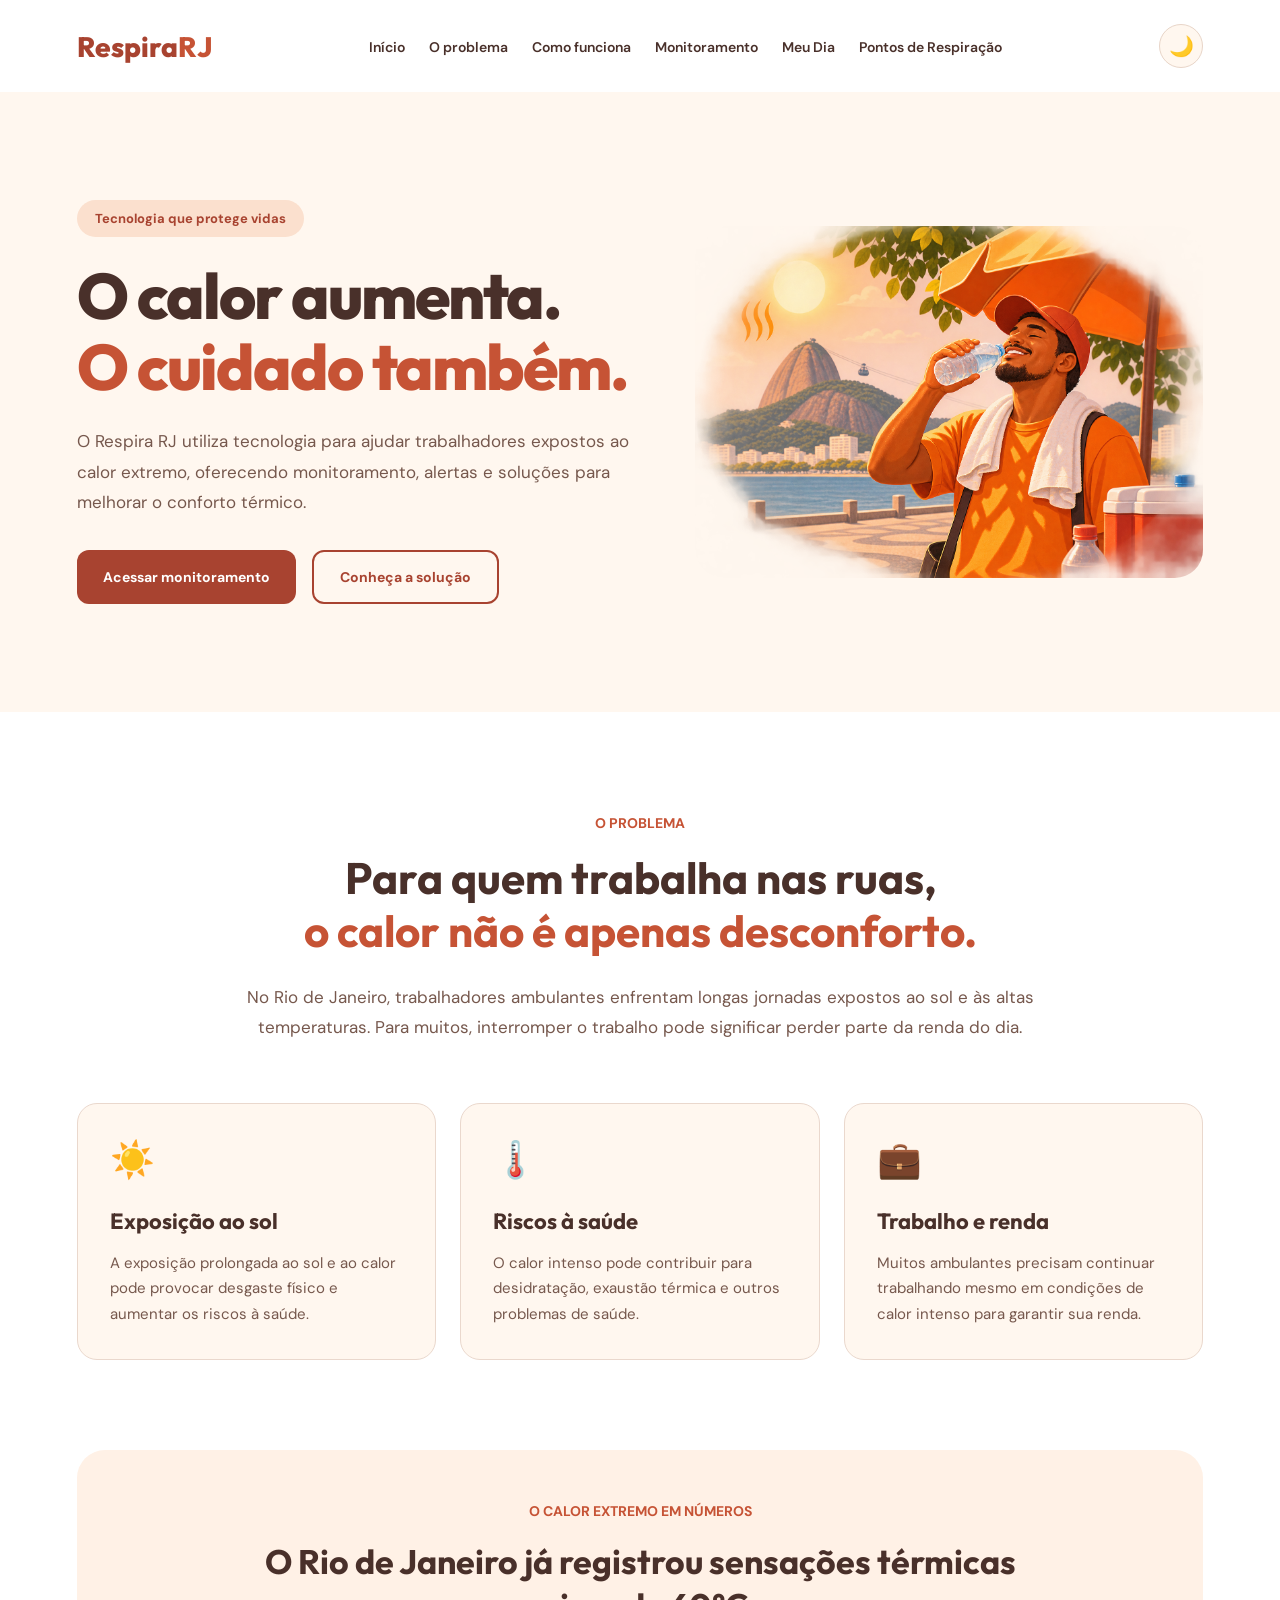
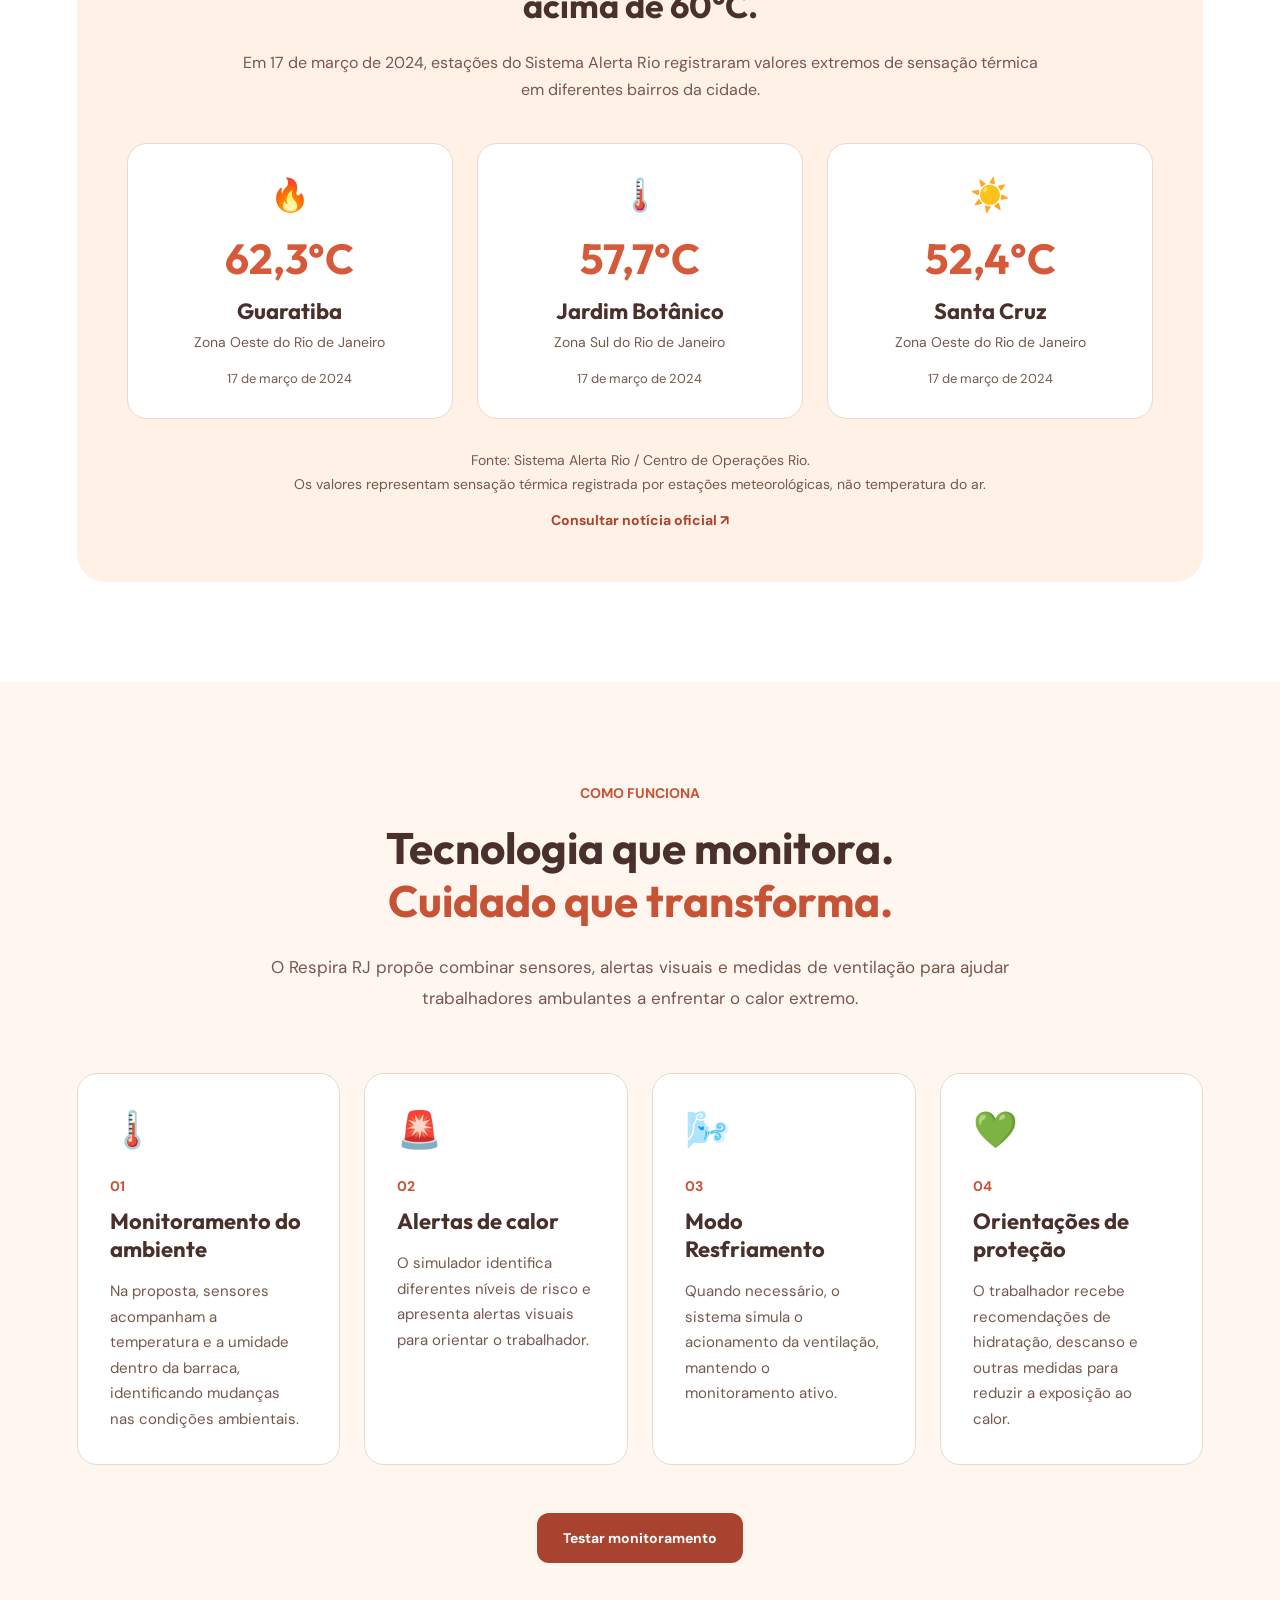
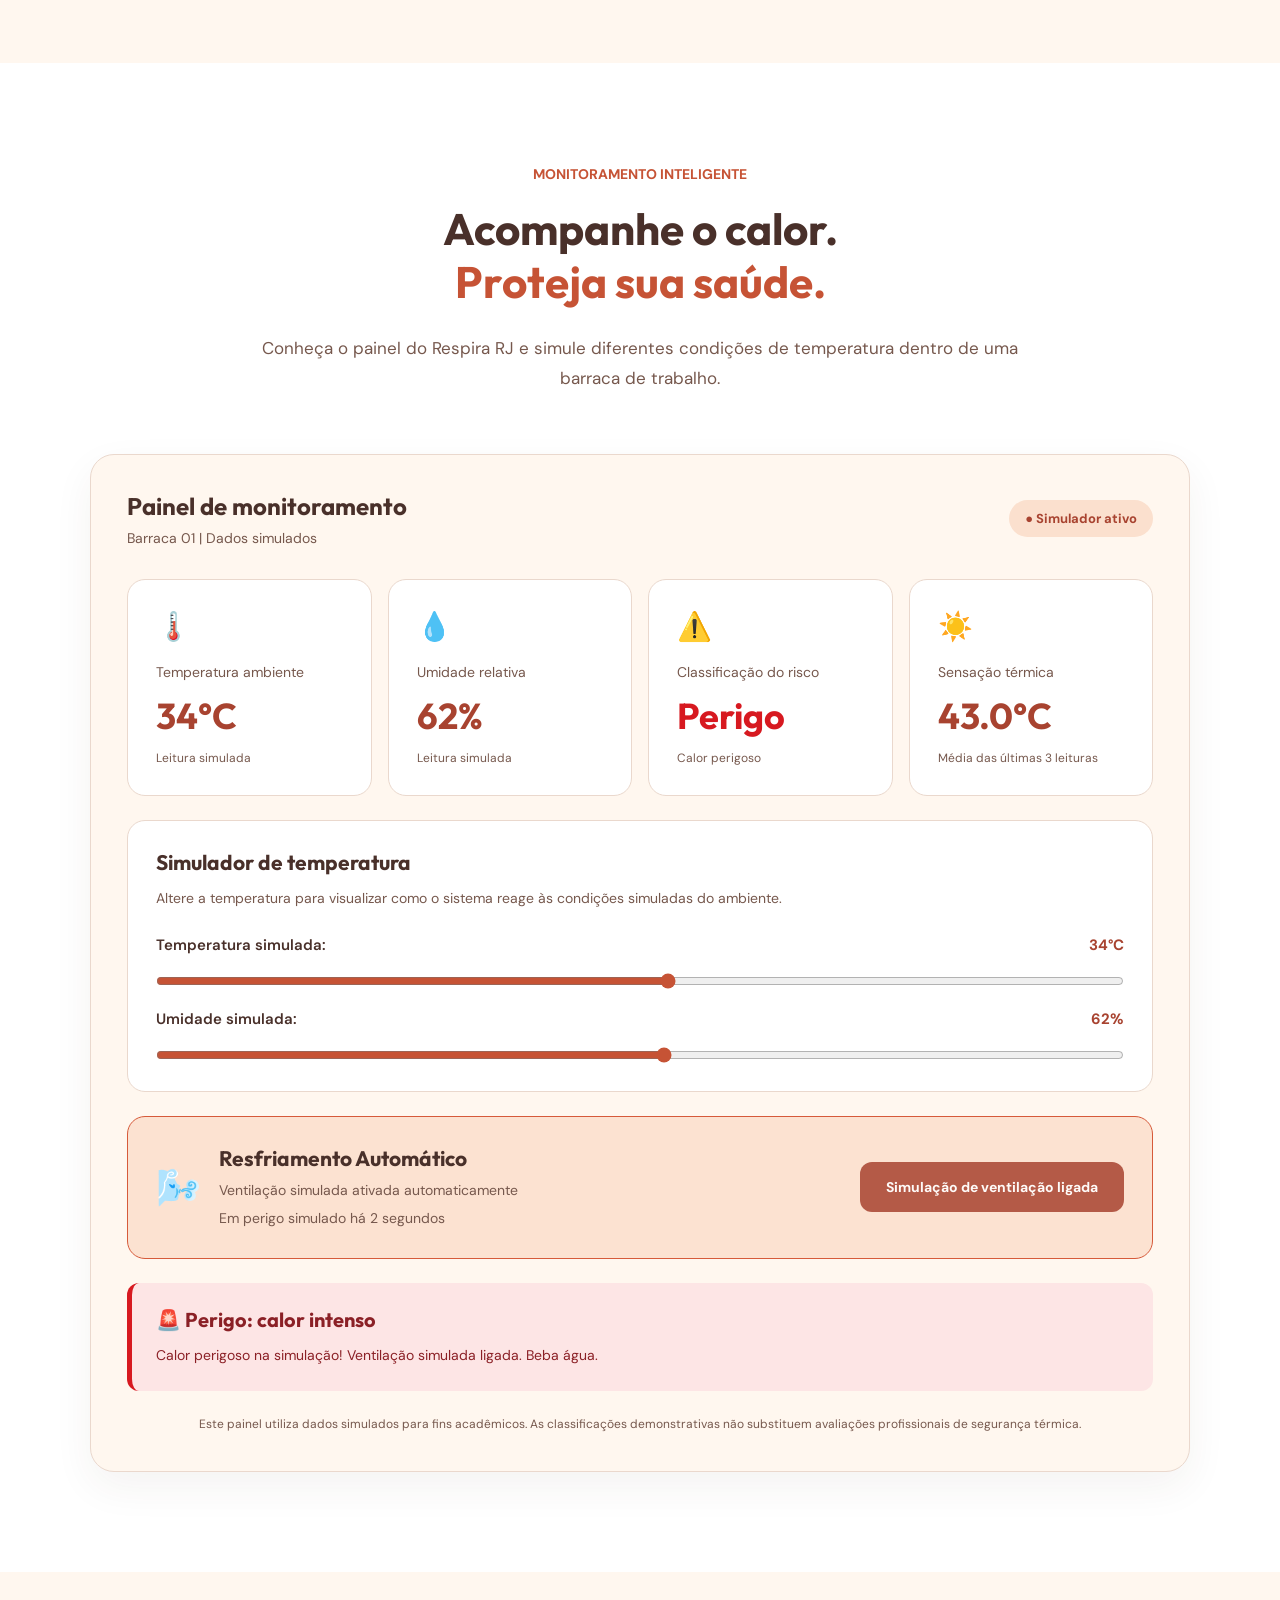
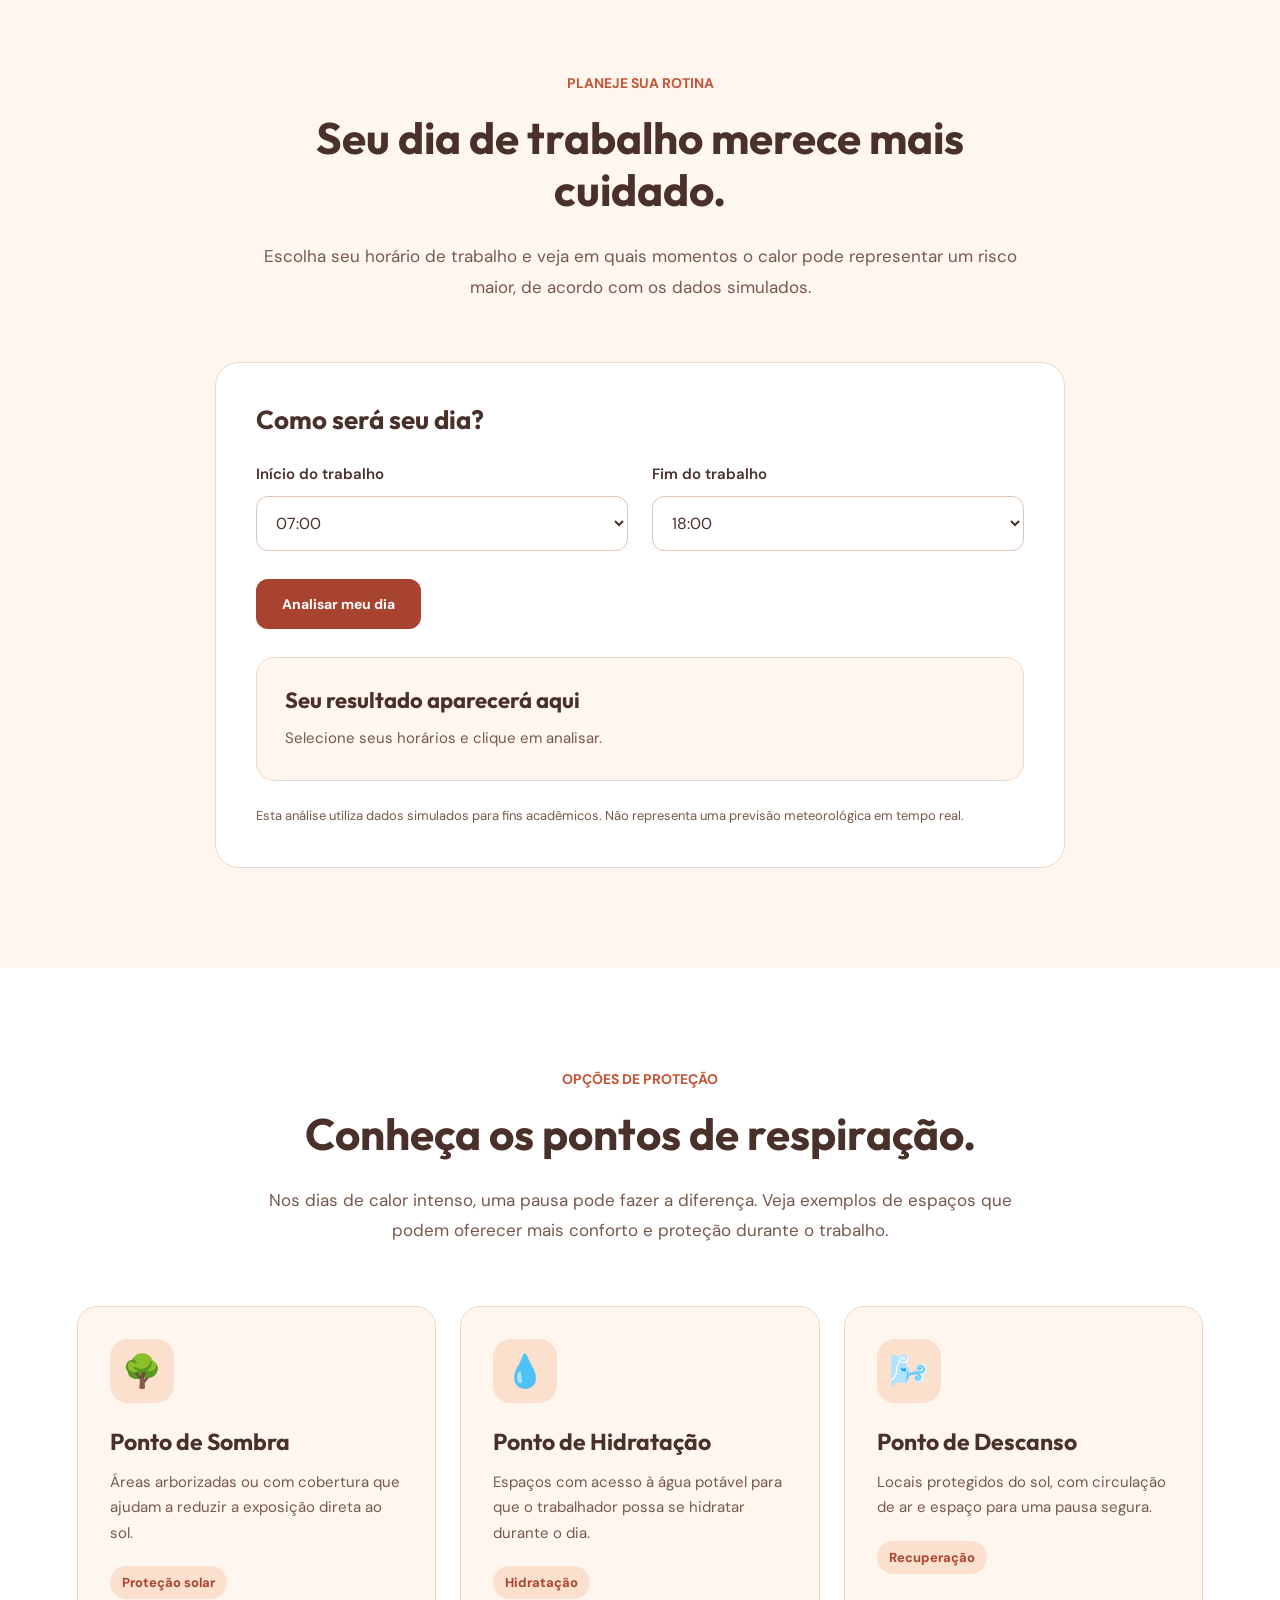
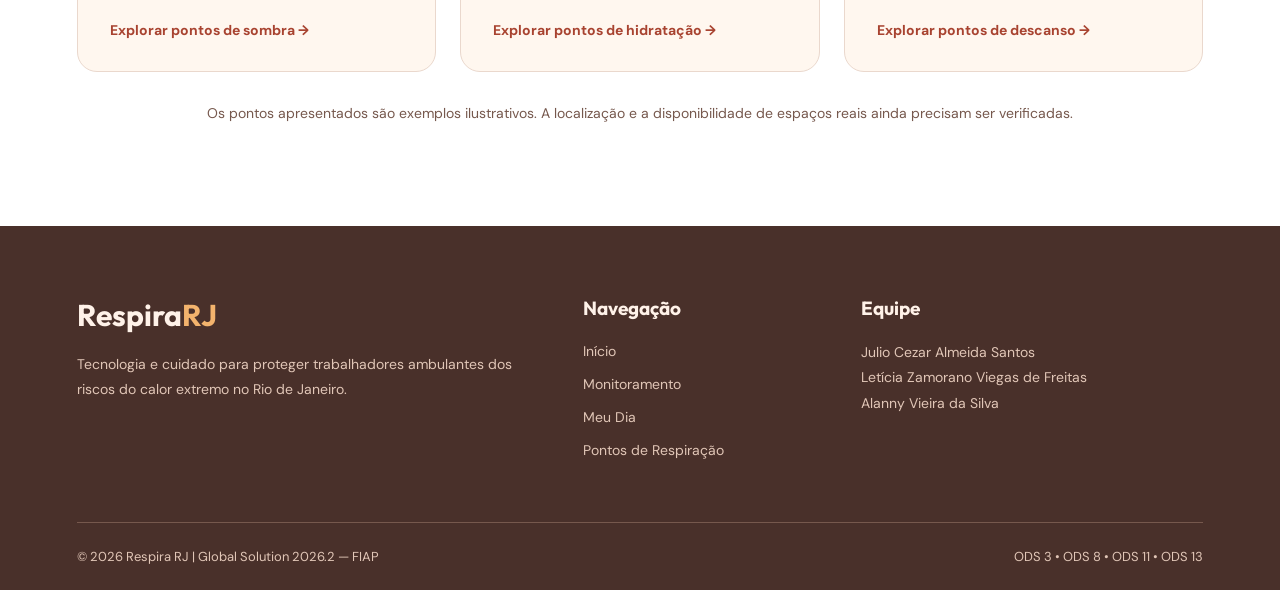
==== site.RESPIRORJ/index.html @ 6063ceae "update update" ====
<!DOCTYPE html>
<html lang="pt-BR">
<head>
    <meta charset="UTF-8">
    <meta name="viewport" content="width=device-width, initial-scale=1.0">
    <title>Respira RJ | Tecnologia contra o calor extremo</title>
    <link rel="stylesheet" href="style.css">
    <script src="script.js" defer></script>
</head>
<body>
<header class="cabecalho">
    <a href="#inicio" class="logo">Respira<span>RJ</span></a>
    <nav class="navegacao" aria-label="Menu principal">
        <ul class="menu">
            <li><a href="#inicio">Início</a></li>
            <li><a href="#problema">O problema</a></li>
            <li><a href="#solucao">Como funciona</a></li>
            <li><a href="#monitoramento">Monitoramento</a></li>
            <li><a href="#meu-dia">Meu Dia</a></li>
            <li><a href="#pontos">Pontos de Respiração</a></li>
        </ul>
    </nav>
    <button type="button" id="alternar-tema" aria-label="Alternar tema claro e escuro">🌙</button>
</header>
<main>
    <section class="hero" id="inicio">
        <div class="hero__conteudo">
            <span class="hero__etiqueta">Tecnologia que protege vidas</span>
            <h1>O calor aumenta. <span>O cuidado também.</span></h1>
            <p>O Respira RJ utiliza tecnologia para ajudar trabalhadores expostos ao calor extremo, oferecendo monitoramento, alertas e soluções para melhorar o conforto térmico.</p>
            <div class="hero__botoes">
                <a href="#monitoramento" class="btn btn--principal">Acessar monitoramento</a>
                <a href="#solucao" class="btn btn--secundario">Conheça a solução</a>
            </div>
        </div>
        <div class="hero__visual">
            <img src="hero-respira-rj.png" alt="Trabalhador ambulante se hidratando sob um guarda-sol em um dia de calor intenso no Rio de Janeiro" class="hero__imagem">
        </div>
    </section>
    <section class="problema" id="problema">
        <div class="problema__introducao">
            <span class="problema__etiqueta">O PROBLEMA</span>
            <h2>Para quem trabalha nas ruas, <span>o calor não é apenas desconforto.</span></h2>
            <p>No Rio de Janeiro, trabalhadores ambulantes enfrentam longas jornadas expostos ao sol e às altas temperaturas. Para muitos, interromper o trabalho pode significar perder parte da renda do dia.</p>
        </div>
        <div class="problema__cards">
            <article class="problema__card">
                <span class="problema__icone">☀️</span>
                <h3>Exposição ao sol</h3>
                <p>A exposição prolongada ao sol e ao calor pode provocar desgaste físico e aumentar os riscos à saúde.</p>
            </article>
            <article class="problema__card">
                <span class="problema__icone">🌡️</span>
                <h3>Riscos à saúde</h3>
                <p>O calor intenso pode contribuir para desidratação, exaustão térmica e outros problemas de saúde.</p>
            </article>
            <article class="problema__card">
                <span class="problema__icone">💼</span>
                <h3>Trabalho e renda</h3>
                <p>Muitos ambulantes precisam continuar trabalhando mesmo em condições de calor intenso para garantir sua renda.</p>
            </article>
        </div>
        <div class="problema__dados">
            <div class="problema__dados-introducao">
                <span class="problema__etiqueta">O CALOR EXTREMO EM NÚMEROS</span>
                <h3>O Rio de Janeiro já registrou sensações térmicas acima de 60°C.</h3>
                <p>Em 17 de março de 2024, estações do Sistema Alerta Rio registraram valores extremos de sensação térmica em diferentes bairros da cidade.</p>
            </div>
            <div class="problema__numeros">
                <article class="problema__numero-card">
                    <span class="problema__numero-icone">🔥</span>
                    <h4>62,3°C</h4>
                    <h5>Guaratiba</h5>
                    <p>Zona Oeste do Rio de Janeiro</p>
                    <span class="problema__data">17 de março de 2024</span>
                </article>
                <article class="problema__numero-card">
                    <span class="problema__numero-icone">🌡️</span>
                    <h4>57,7°C</h4>
                    <h5>Jardim Botânico</h5>
                    <p>Zona Sul do Rio de Janeiro</p>
                    <span class="problema__data">17 de março de 2024</span>
                </article>
                <article class="problema__numero-card">
                    <span class="problema__numero-icone">☀️</span>
                    <h4>52,4°C</h4>
                    <h5>Santa Cruz</h5>
                    <p>Zona Oeste do Rio de Janeiro</p>
                    <span class="problema__data">17 de março de 2024</span>
                </article>
            </div>
            <div class="problema__fonte">
                <p>Fonte: Sistema Alerta Rio / Centro de Operações Rio.</p>
                <p>Os valores representam sensação térmica registrada por estações meteorológicas, não temperatura do ar.</p>
                <a href="https://cor.rio/rio-de-janeiro-bate-novo-recorde-de-sensacao-termica-neste-domingo-17-de-marco-confira-os-maiores-registros/" target="_blank" rel="noopener noreferrer">Consultar notícia oficial ↗</a>
            </div>
        </div>
    </section>
    <section class="solucao" id="solucao">
        <div class="solucao__introducao">
            <span class="solucao__etiqueta">COMO FUNCIONA</span>
            <h2>Tecnologia que monitora. <span>Cuidado que transforma.</span></h2>
            <p>O Respira RJ propõe combinar sensores, alertas visuais e medidas de ventilação para ajudar trabalhadores ambulantes a enfrentar o calor extremo.</p>
        </div>
        <div class="solucao__etapas">
            <article class="solucao__etapa">
                <div class="solucao__icone">🌡️</div>
                <span class="solucao__numero">01</span>
                <h3>Monitoramento do ambiente</h3>
                <p>Na proposta, sensores acompanham a temperatura e a umidade dentro da barraca, identificando mudanças nas condições ambientais.</p>
            </article>
            <article class="solucao__etapa">
                <div class="solucao__icone">🚨</div>
                <span class="solucao__numero">02</span>
                <h3>Alertas de calor</h3>
                <p>O simulador identifica diferentes níveis de risco e apresenta alertas visuais para orientar o trabalhador.</p>
            </article>
            <article class="solucao__etapa">
                <div class="solucao__icone">🌬️</div>
                <span class="solucao__numero">03</span>
                <h3>Modo Resfriamento</h3>
                <p>Quando necessário, o sistema simula o acionamento da ventilação, mantendo o monitoramento ativo.</p>
            </article>
            <article class="solucao__etapa">
                <div class="solucao__icone">💚</div>
                <span class="solucao__numero">04</span>
                <h3>Orientações de proteção</h3>
                <p>O trabalhador recebe recomendações de hidratação, descanso e outras medidas para reduzir a exposição ao calor.</p>
            </article>
        </div>
        <div class="solucao__acao">
            <a href="#monitoramento" class="btn btn--principal">Testar monitoramento</a>
        </div>
    </section>
    <section class="monitoramento" id="monitoramento">
        <div class="monitoramento__introducao">
            <span class="monitoramento__etiqueta">MONITORAMENTO INTELIGENTE</span>
            <h2>Acompanhe o calor. <span>Proteja sua saúde.</span></h2>
            <p>Conheça o painel do Respira RJ e simule diferentes condições de temperatura dentro de uma barraca de trabalho.</p>
        </div>
        <div class="dashboard">
            <div class="dashboard__cabecalho">
                <div>
                    <h3>Painel de monitoramento</h3>
                    <p>Barraca 01 | Dados simulados</p>
                </div>
                <span class="dashboard__status" id="status-sistema">● Simulador ativo</span>
            </div>
            <div class="dashboard__indicadores">
                <article class="indicador">
                    <span class="indicador__icone">🌡️</span>
                    <p>Temperatura ambiente</p>
                    <h3 id="temperatura-valor">34°C</h3>
                    <span>Leitura simulada</span>
                </article>
                <article class="indicador">
                    <span class="indicador__icone">💧</span>
                    <p>Umidade relativa</p>
                    <h3 id="umidade-valor">62%</h3>
                    <span>Leitura simulada</span>
                </article>
                <article class="indicador">
                    <span class="indicador__icone">⚠️</span>
                    <p>Classificação do risco</p>
                    <h3 id="risco-valor">Atenção</h3>
                    <span id="risco-descricao">Classificação demonstrativa</span>
                </article>
                <article class="indicador">
                    <span class="indicador__icone">☀️</span>
                    <p>Sensação térmica</p>
                    <h3 id="sensacao-valor">--°C</h3>
                    <span>Média das últimas 3 leituras</span>
                </article>
            </div>
            <div class="dashboard__simulador">
                <h3>Simulador de temperatura</h3>
                <p>Altere a temperatura para visualizar como o sistema reage às condições simuladas do ambiente.</p>
                <div class="simulador__controle">
                    <label for="controle-temperatura">Temperatura simulada: <strong id="temperatura-selecionada">34°C</strong></label>
                    <input type="range" id="controle-temperatura" min="25" max="42" value="34">
                </div>
                <div class="simulador__controle">
                    <label for="controle-umidade">Umidade simulada: <strong id="umidade-selecionada">62%</strong></label>
                    <input type="range" id="controle-umidade" min="20" max="100" value="62">
                </div>
            </div>
            <div class="dashboard__resfriamento">
                <div class="resfriamento__informacoes">
                    <span class="resfriamento__icone">🌬️</span>
                    <div>
                        <h3>Resfriamento Automático</h3>
                        <p id="resfriamento-status">Ventilação simulada desativada</p>
                        <p id="contador-perigo" aria-live="off">Aguardando condição de perigo</p>
                    </div>
                </div>
                <button type="button" id="botao-resfriamento" class="btn btn--principal" aria-pressed="false" disabled>Simulação de ventilação desligada</button>
            </div>
            <div class="dashboard__alerta" role="status" aria-live="polite">
                <h3 id="alerta-titulo">⚠️ Atenção ao calor</h3>
                <p id="alerta-mensagem">Mantenha água disponível, reduza a exposição ao sol e acompanhe as condições do ambiente.</p>
            </div>
            <p class="dashboard__aviso">Este painel utiliza dados simulados para fins acadêmicos. As classificações demonstrativas não substituem avaliações profissionais de segurança térmica.</p>
        </div>
    </section>
    <section class="meu-dia" id="meu-dia">
        <div class="meu-dia__introducao">
            <span class="meu-dia__etiqueta">PLANEJE SUA ROTINA</span>
            <h2>Seu dia de trabalho merece mais cuidado.</h2>
            <p>Escolha seu horário de trabalho e veja em quais momentos o calor pode representar um risco maior, de acordo com os dados simulados.</p>
        </div>
        <div class="meu-dia__painel">
            <h3>Como será seu dia?</h3>
            <div class="meu-dia__horarios">
                <div class="meu-dia__campo">
                    <label for="hora-inicio">Início do trabalho</label>
                    <select id="hora-inicio">
                        <option value="7">07:00</option>
                        <option value="8">08:00</option>
                        <option value="9">09:00</option>
                        <option value="10">10:00</option>
                        <option value="11">11:00</option>
                        <option value="12">12:00</option>
                    </select>
                </div>
                <div class="meu-dia__campo">
                    <label for="hora-fim">Fim do trabalho</label>
                    <select id="hora-fim">
                        <option value="13">13:00</option>
                        <option value="14">14:00</option>
                        <option value="15">15:00</option>
                        <option value="16">16:00</option>
                        <option value="17">17:00</option>
                        <option value="18" selected>18:00</option>
                    </select>
                </div>
            </div>
            <button type="button" class="btn btn--principal" id="botao-analisar">Analisar meu dia</button>
            <div class="meu-dia__resultado" id="resultado-dia" aria-live="polite">
                <h3>Seu resultado aparecerá aqui</h3>
                <p>Selecione seus horários e clique em analisar.</p>
            </div>
            <p class="meu-dia__aviso">Esta análise utiliza dados simulados para fins acadêmicos. Não representa uma previsão meteorológica em tempo real.</p>
        </div>
    </section>
    <section class="pontos" id="pontos">
        <div class="pontos__introducao">
            <span class="pontos__etiqueta">OPÇÕES DE PROTEÇÃO</span>
            <h2>Conheça os pontos de respiração.</h2>
            <p>Nos dias de calor intenso, uma pausa pode fazer a diferença. Veja exemplos de espaços que podem oferecer mais conforto e proteção durante o trabalho.</p>
        </div>
        <div class="pontos__lista">
            <article class="pontos__card">
                <div class="pontos__icone">🌳</div>
                <h3>Ponto de Sombra</h3>
                <p>Áreas arborizadas ou com cobertura que ajudam a reduzir a exposição direta ao sol.</p>
                <span class="pontos__categoria">Proteção solar</span>
                <a href="sombra.html" class="pontos__link">Explorar pontos de sombra →</a>
            </article>
            <article class="pontos__card">
                <div class="pontos__icone">💧</div>
                <h3>Ponto de Hidratação</h3>
                <p>Espaços com acesso à água potável para que o trabalhador possa se hidratar durante o dia.</p>
                <span class="pontos__categoria">Hidratação</span>
                <a href="hidratacao.html" class="pontos__link">Explorar pontos de hidratação →</a>
            </article>
            <article class="pontos__card">
                <div class="pontos__icone">🌬️</div>
                <h3>Ponto de Descanso</h3>
                <p>Locais protegidos do sol, com circulação de ar e espaço para uma pausa segura.</p>
                <span class="pontos__categoria">Recuperação</span>
                <a href="descanso.html" class="pontos__link">Explorar pontos de descanso →</a>
            </article>
        </div>
        <p class="pontos__aviso">Os pontos apresentados são exemplos ilustrativos. A localização e a disponibilidade de espaços reais ainda precisam ser verificadas.</p>
    </section>
</main>
<footer class="rodape">
    <div class="rodape__conteudo">
        <div class="rodape__sobre">
            <h2>Respira<span>RJ</span></h2>
            <p>Tecnologia e cuidado para proteger trabalhadores ambulantes dos riscos do calor extremo no Rio de Janeiro.</p>
        </div>
        <div class="rodape__navegacao">
            <h3>Navegação</h3>
            <ul>
                <li><a href="#inicio">Início</a></li>
                <li><a href="#monitoramento">Monitoramento</a></li>
                <li><a href="#meu-dia">Meu Dia</a></li>
                <li><a href="#pontos">Pontos de Respiração</a></li>
            </ul>
        </div>
        <div class="rodape__equipe">
            <h3>Equipe</h3>
            <p>Julio Cezar Almeida Santos</p>
            <p>Letícia Zamorano Viegas de Freitas</p>
            <p>Alanny Vieira da Silva</p>
        </div>
    </div>
    <div class="rodape__inferior">
        <p>© 2026 Respira RJ | Global Solution 2026.2 — FIAP</p>
        <p>ODS 3 • ODS 8 • ODS 11 • ODS 13</p>
    </div>
</footer>
</body>
</html>
---- site.RESPIRORJ/style.css ----
@import url('https://fonts.googleapis.com/css2?family=DM+Sans:wght@400;500;600;700&family=Outfit:wght@400;500;600;700;800&display=swap');

:root {
    --azul: #A84330;
    --verde: #C65335;
    --laranja: #D65A3A;
    --fundo: #FFF7EF;
    --branco: #FFFFFF;
    --texto: #49302A;
    --texto-secundario: #76584D;
}
* {
    margin: 0;
    padding: 0;
    box-sizing: border-box;
}
html {
    scroll-behavior: smooth;
}
body {
    font-family: 'DM Sans', sans-serif;
    background-color: var(--fundo);
    color: var(--texto);
}
h1, h2, h3, h4, h5 {
    font-family: 'Outfit', sans-serif;
}
a {
    text-decoration: none;
}
button, select {
    font-family: inherit;
}
button {
    cursor: pointer;
}
.cabecalho {
    width: 100%;
    padding: 24px 6%;
    display: flex;
    justify-content: space-between;
    align-items: center;
    gap: 24px;
    background-color: var(--branco);
}
.logo {
    font-family: 'Outfit', sans-serif;
    font-size: 28px;
    font-weight: 800;
    color: var(--azul);
    white-space: nowrap;
}
.logo span {
    color: var(--verde);
}
.menu {
    display: flex;
    align-items: center;
    flex-wrap: wrap;
    gap: 24px;
    list-style: none;
}
.menu a {
    font-size: 14px;
    font-weight: 600;
    color: var(--texto);
}
.menu a:hover {
    color: var(--verde);
}
#alternar-tema {
    width: 44px;
    height: 44px;
    border: 1px solid #E8D5C8;
    border-radius: 50%;
    background-color: var(--fundo);
    font-size: 20px;
    flex-shrink: 0;
}
.hero {
    min-height: 620px;
    padding: 90px 6%;
    display: grid;
    grid-template-columns: 1.1fr 1fr;
    align-items: center;
    gap: 60px;
    background-color: var(--fundo);
}
.hero__conteudo {
    max-width: 650px;
}
.hero__etiqueta {
    display: inline-block;
    padding: 10px 18px;
    margin-bottom: 24px;
    border-radius: 30px;
    background-color: #FBE0CE;
    color: var(--azul);
    font-size: 13px;
    font-weight: 700;
}
.hero h1 {
    font-size: clamp(42px, 5vw, 72px);
    font-weight: 800;
    line-height: 1.1;
    letter-spacing: -2px;
    margin-bottom: 24px;
}
.hero h1 span {
    display: block;
    color: var(--verde);
}
.hero__conteudo p {
    font-size: 17px;
    line-height: 1.8;
    color: var(--texto-secundario);
    margin-bottom: 32px;
}
.hero__botoes {
    display: flex;
    flex-wrap: wrap;
    gap: 16px;
}
.btn {
    display: inline-flex;
    justify-content: center;
    align-items: center;
    padding: 16px 26px;
    border-radius: 12px;
    border: none;
    font-size: 14px;
    font-weight: 700;
    text-align: center;
    transition: 0.2s;
}
.btn--principal {
    background-color: var(--azul);
    color: #FFFFFF;
}
.btn--principal:hover {
    background-color: var(--laranja);
    transform: translateY(-3px);
}
.btn--secundario {
    border: 2px solid var(--azul);
    color: var(--azul);
    background-color: transparent;
}
.btn--secundario:hover {
    background-color: #FBE0CE;
}
.btn:disabled {
    cursor: default;
    opacity: 0.85;
}
.hero__visual {
    display: flex;
    justify-content: center;
    align-items: center;
    min-width: 0;
}
.hero__imagem {
    display: block;
    width: 100%;
    max-width: 560px;
    height: auto;
    border-radius: 28px;
}
.problema, .solucao, .monitoramento, .meu-dia, .pontos {
    padding: 100px 6%;
}
.problema, .monitoramento, .pontos {
    background-color: var(--branco);
}
.solucao, .meu-dia {
    background-color: var(--fundo);
}
.problema__introducao, .solucao__introducao,
.monitoramento__introducao, .meu-dia__introducao,
.pontos__introducao {
    max-width: 800px;
    margin: 0 auto 60px;
    text-align: center;
}
.problema__etiqueta, .solucao__etiqueta,
.monitoramento__etiqueta, .meu-dia__etiqueta,
.pontos__etiqueta {
    display: inline-block;
    color: var(--verde);
    font-size: 14px;
    font-weight: 700;
    margin-bottom: 20px;
}
.problema h2, .solucao h2, .monitoramento h2,
.meu-dia h2, .pontos h2 {
    font-size: 44px;
    line-height: 1.2;
    margin-bottom: 24px;
}
.problema h2 span, .solucao h2 span,
.monitoramento h2 span {
    display: block;
    color: var(--verde);
}
.problema__introducao p, .solucao__introducao p,
.monitoramento__introducao p, .meu-dia__introducao p,
.pontos__introducao p {
    font-size: 17px;
    line-height: 1.8;
    color: var(--texto-secundario);
}
.problema__cards {
    display: grid;
    grid-template-columns: repeat(3, 1fr);
    gap: 24px;
    max-width: 1200px;
    margin: 0 auto;
}
.problema__card, .solucao__etapa {
    padding: 32px;
    border-radius: 20px;
    border: 1px solid #EAD8CD;
    transition: 0.2s;
}
.problema__card {
    background-color: var(--fundo);
}
.solucao__etapa {
    background-color: var(--branco);
}
.problema__card:hover, .solucao__etapa:hover {
    transform: translateY(-5px);
    box-shadow: 0 12px 30px rgba(73, 48, 42, 0.08);
}
.problema__icone, .solucao__icone {
    display: block;
    font-size: 36px;
    margin-bottom: 24px;
}
.problema__card h3, .solucao__etapa h3 {
    font-size: 22px;
    margin-bottom: 16px;
}
.problema__card p, .solucao__etapa p {
    font-size: 15px;
    line-height: 1.7;
    color: var(--texto-secundario);
}
.problema__dados {
    max-width: 1200px;
    margin: 90px auto 0;
    padding: 50px;
    border-radius: 28px;
    background-color: #FFF1E6;
}
.problema__dados-introducao {
    max-width: 800px;
    margin: 0 auto 40px;
    text-align: center;
}
.problema__dados-introducao h3 {
    font-size: 34px;
    line-height: 1.3;
    margin-bottom: 20px;
}
.problema__dados-introducao p {
    font-size: 16px;
    line-height: 1.7;
    color: var(--texto-secundario);
}
.problema__numeros {
    display: grid;
    grid-template-columns: repeat(3, 1fr);
    gap: 24px;
}
.problema__numero-card {
    background-color: var(--branco);
    padding: 30px;
    border-radius: 20px;
    text-align: center;
    border: 1px solid #EAD8CD;
}
.problema__numero-icone {
    display: block;
    font-size: 32px;
    margin-bottom: 16px;
}
.problema__numero-card h4 {
    font-size: 42px;
    color: var(--laranja);
    margin-bottom: 12px;
}
.problema__numero-card h5 {
    font-size: 22px;
    margin-bottom: 8px;
}
.problema__numero-card p {
    font-size: 14px;
    color: var(--texto-secundario);
    margin-bottom: 16px;
}
.problema__data {
    font-size: 13px;
    color: var(--texto-secundario);
}
.problema__fonte {
    margin-top: 30px;
    text-align: center;
    font-size: 14px;
    line-height: 1.7;
    color: var(--texto-secundario);
}
.problema__fonte a {
    display: inline-block;
    margin-top: 12px;
    color: var(--azul);
    font-weight: 700;
}
.solucao__etapas {
    display: grid;
    grid-template-columns: repeat(4, 1fr);
    gap: 24px;
    max-width: 1200px;
    margin: 0 auto;
}
.solucao__numero {
    display: block;
    color: var(--verde);
    font-size: 14px;
    font-weight: 700;
    margin-bottom: 12px;
}
.solucao__acao {
    display: flex;
    justify-content: center;
    margin-top: 48px;
}
.dashboard {
    max-width: 1100px;
    margin: 0 auto;
    padding: 36px;
    background-color: var(--fundo);
    border: 1px solid #EAD8CD;
    border-radius: 24px;
    box-shadow: 0 15px 40px rgba(73, 48, 42, 0.06);
}
.dashboard__cabecalho {
    display: flex;
    justify-content: space-between;
    align-items: center;
    gap: 20px;
    margin-bottom: 32px;
}
.dashboard__cabecalho h3 {
    font-size: 24px;
    margin-bottom: 8px;
}
.dashboard__cabecalho p {
    font-size: 14px;
    color: var(--texto-secundario);
}
.dashboard__status {
    padding: 10px 16px;
    border-radius: 30px;
    background-color: #FBE0CE;
    color: #A84330;
    font-size: 13px;
    font-weight: 700;
    white-space: nowrap;
}
.dashboard__indicadores {
    display: grid;
    grid-template-columns: repeat(4, minmax(0, 1fr));
    gap: 16px;
    margin-bottom: 24px;
}
.indicador {
    padding: 28px;
    background-color: var(--branco);
    border: 1px solid #EAD8CD;
    border-radius: 18px;
    min-width: 0;
}
.indicador__icone {
    display: block;
    font-size: 28px;
    margin-bottom: 18px;
}
.indicador p {
    font-size: 14px;
    color: var(--texto-secundario);
    margin-bottom: 12px;
}
.indicador h3 {
    font-size: 36px;
    color: var(--azul);
    margin-bottom: 8px;
    overflow-wrap: anywhere;
}
.indicador > span:last-child {
    font-size: 12px;
    color: var(--texto-secundario);
}
#risco-valor {
    color: var(--laranja);
}
.dashboard__simulador {
    background-color: var(--branco);
    padding: 28px;
    border: 1px solid #EAD8CD;
    border-radius: 18px;
    margin-bottom: 24px;
}
.dashboard__simulador h3 {
    font-size: 21px;
    margin-bottom: 12px;
}
.dashboard__simulador p {
    font-size: 14px;
    line-height: 1.7;
    color: var(--texto-secundario);
    margin-bottom: 24px;
}
.simulador__controle {
    margin-bottom: 20px;
}
.simulador__controle:last-child {
    margin-bottom: 0;
}
.simulador__controle label {
    display: flex;
    justify-content: space-between;
    gap: 16px;
    font-size: 15px;
    font-weight: 600;
    margin-bottom: 18px;
}
.simulador__controle strong {
    color: var(--azul);
}
#controle-temperatura, #controle-umidade {
    display: block;
    width: 100%;
    accent-color: var(--verde);
    cursor: pointer;
}
.dashboard__resfriamento {
    display: flex;
    justify-content: space-between;
    align-items: center;
    gap: 24px;
    padding: 28px;
    background-color: var(--branco);
    border: 1px solid #EAD8CD;
    border-radius: 18px;
    margin-bottom: 24px;
}
.resfriamento__informacoes {
    display: flex;
    align-items: center;
    gap: 18px;
}
.resfriamento__icone {
    font-size: 36px;
}
.resfriamento__informacoes h3 {
    font-size: 21px;
    margin-bottom: 8px;
}
.resfriamento__informacoes p {
    font-size: 14px;
    line-height: 1.6;
    color: var(--texto-secundario);
}
#contador-perigo {
    margin-top: 6px;
}
.dashboard__resfriamento.ativo {
    background-color: #FCE2D1;
    border-color: var(--laranja);
}
.dashboard__resfriamento.ativo .resfriamento__icone {
    animation: ventilando 1.5s ease-in-out infinite;
}
@keyframes ventilando {
    0%, 100% { transform: rotate(-10deg); }
    50% { transform: rotate(10deg); }
}
.dashboard__alerta {
    background-color: #FFF0E5;
    border-left: 5px solid var(--laranja);
    border-radius: 12px;
    padding: 24px;
    margin-bottom: 24px;
}
.dashboard__alerta h3 {
    font-size: 20px;
    margin-bottom: 12px;
}
.dashboard__alerta p {
    font-size: 14px;
    line-height: 1.7;
}
.dashboard__alerta.normal {
    background-color: #E0F5E9;
    border-left-color: #238B61;
    color: #276B4C;
}
.dashboard__alerta.atencao {
    background-color: #FFF0E5;
    border-left-color: #F28C52;
    color: #80543D;
}
.dashboard__alerta.alerta-elevado {
    background-color: #FDE5E5;
    border-left-color: #D71920;
    color: #8B2026;
}
.dashboard__aviso {
    font-size: 12px;
    line-height: 1.6;
    text-align: center;
    color: var(--texto-secundario);
}
.meu-dia__painel {
    max-width: 850px;
    margin: 0 auto;
    padding: 40px;
    background-color: var(--branco);
    border: 1px solid #EAD8CD;
    border-radius: 24px;
}
.meu-dia__painel > h3 {
    font-size: 26px;
    margin-bottom: 28px;
}
.meu-dia__horarios {
    display: grid;
    grid-template-columns: repeat(2, 1fr);
    gap: 24px;
    margin-bottom: 28px;
}
.meu-dia__campo label {
    display: block;
    font-size: 15px;
    font-weight: 600;
    margin-bottom: 12px;
}
.meu-dia__campo select {
    width: 100%;
    padding: 15px;
    border: 1px solid #DCC6B9;
    border-radius: 12px;
    background-color: var(--branco);
    color: var(--texto);
    font-size: 16px;
}
#botao-analisar {
    margin-bottom: 28px;
}
.meu-dia__resultado {
    padding: 28px;
    border: 1px solid #EAD8CD;
    border-radius: 18px;
    background-color: var(--fundo);
}
.meu-dia__resultado h3 {
    font-size: 22px;
    margin-bottom: 12px;
}
.meu-dia__resultado p {
    font-size: 15px;
    line-height: 1.7;
    color: var(--texto-secundario);
}
.meu-dia__aviso {
    margin-top: 24px;
    font-size: 13px;
    line-height: 1.7;
    color: var(--texto-secundario);
}
.pontos__lista {
    display: grid;
    grid-template-columns: repeat(3, 1fr);
    gap: 24px;
    max-width: 1200px;
    margin: 0 auto;
}
.pontos__card {
    display: flex;
    flex-direction: column;
    align-items: flex-start;
    padding: 32px;
    border: 1px solid #EAD8CD;
    border-radius: 20px;
    background-color: var(--fundo);
    transition: 0.2s;
}
.pontos__card:hover {
    transform: translateY(-5px);
    box-shadow: 0 12px 30px rgba(73, 48, 42, 0.08);
}
.pontos__icone {
    display: flex;
    justify-content: center;
    align-items: center;
    width: 64px;
    height: 64px;
    margin-bottom: 24px;
    border-radius: 18px;
    background-color: #FBE0CE;
    font-size: 32px;
}
.pontos__card h3 {
    font-size: 23px;
    margin-bottom: 14px;
}
.pontos__card p {
    font-size: 15px;
    line-height: 1.7;
    color: var(--texto-secundario);
    margin-bottom: 20px;
}
.pontos__categoria {
    display: inline-block;
    padding: 8px 12px;
    margin-bottom: 22px;
    border-radius: 20px;
    background-color: #FBE0CE;
    color: var(--azul);
    font-size: 13px;
    font-weight: 700;
}
.pontos__link {
    margin-top: auto;
    color: var(--azul);
    font-size: 14px;
    font-weight: 700;
}
.pontos__link:hover {
    color: var(--laranja);
}
.pontos__aviso {
    max-width: 900px;
    margin: 30px auto 0;
    text-align: center;
    font-size: 14px;
    line-height: 1.7;
    color: var(--texto-secundario);
}
.pagina-ponto {
    padding: 90px 6%;
    min-height: 70vh;
}
.pagina-ponto__conteudo {
    max-width: 1100px;
    margin: 0 auto;
}
.pagina-ponto__voltar {
    display: inline-block;
    margin-bottom: 40px;
    color: var(--azul);
    font-weight: 700;
}
.pagina-ponto__voltar:hover {
    color: var(--laranja);
}
.pagina-ponto__introducao {
    max-width: 800px;
    margin-bottom: 45px;
}
.pagina-ponto__etiqueta {
    display: inline-block;
    margin-bottom: 18px;
    color: var(--verde);
    font-weight: 700;
}
.pagina-ponto__introducao h1 {
    font-size: 48px;
    margin-bottom: 22px;
}
.pagina-ponto__introducao p {
    font-size: 17px;
    line-height: 1.8;
    color: var(--texto-secundario);
}
.pagina-ponto__lista {
    display: grid;
    grid-template-columns: repeat(3, 1fr);
    gap: 24px;
}
.pagina-ponto__card {
    padding: 30px;
    background-color: var(--branco);
    border: 1px solid #EAD8CD;
    border-radius: 20px;
}
.pagina-ponto__card h2, .pagina-ponto__card h3 {
    font-size: 22px;
    margin-bottom: 14px;
}
.pagina-ponto__card p {
    font-size: 15px;
    line-height: 1.7;
    color: var(--texto-secundario);
}
.pagina-ponto__aviso {
    margin-top: 35px;
    font-size: 14px;
    line-height: 1.7;
    color: var(--texto-secundario);
}
.rodape {
    padding: 70px 6% 25px;
    background-color: #49302A;
    color: #FFF2E9;
}
.rodape__conteudo {
    display: grid;
    grid-template-columns: 2fr 1fr 1.5fr;
    gap: 50px;
    max-width: 1200px;
    margin: 0 auto 50px;
}
.rodape__sobre h2 {
    font-size: 30px;
    margin-bottom: 18px;
}
.rodape__sobre h2 span {
    color: #F3B36D;
}
.rodape__sobre p, .rodape__equipe p {
    font-size: 14px;
    line-height: 1.8;
    color: #E1C6B7;
}
.rodape__navegacao h3, .rodape__equipe h3 {
    font-size: 19px;
    margin-bottom: 20px;
}
.rodape__navegacao ul {
    list-style: none;
}
.rodape__navegacao li {
    margin-bottom: 12px;
}
.rodape__navegacao a {
    color: #E1C6B7;
    font-size: 14px;
}
.rodape__navegacao a:hover {
    color: #F3B36D;
}
.rodape__inferior {
    display: flex;
    justify-content: space-between;
    gap: 20px;
    max-width: 1200px;
    margin: 0 auto;
    padding-top: 25px;
    border-top: 1px solid #76584D;
}
.rodape__inferior p {
    font-size: 13px;
    color: #E1C6B7;
}
body.tema-escuro {
    --azul: #F3B36D;
    --verde: #F0A17E;
    --laranja: #F08060;
    --fundo: #241916;
    --branco: #382722;
    --texto: #FFF2E9;
    --texto-secundario: #E1C6B7;
}
body.tema-escuro .cabecalho,
body.tema-escuro .problema,
body.tema-escuro .monitoramento,
body.tema-escuro .pontos {
    background-color: var(--branco);
}
body.tema-escuro .problema__card,
body.tema-escuro .solucao__etapa,
body.tema-escuro .indicador,
body.tema-escuro .dashboard,
body.tema-escuro .dashboard__simulador,
body.tema-escuro .dashboard__resfriamento,
body.tema-escuro .meu-dia__painel,
body.tema-escuro .pontos__card,
body.tema-escuro .pagina-ponto__card,
body.tema-escuro .problema__numero-card {
    border-color: #62463B;
}
body.tema-escuro .problema__dados,
body.tema-escuro .dashboard__resfriamento.ativo {
    background-color: #493329;
}
body.tema-escuro .btn--principal {
    background-color: #A84330;
    color: #FFFFFF;
}
body.tema-escuro .btn--secundario {
    border-color: #F3B36D;
    color: #F3B36D;
}
body.tema-escuro .btn--secundario:hover {
    background-color: #493329;
}
body.tema-escuro .hero__etiqueta,
body.tema-escuro .pontos__icone,
body.tema-escuro .pontos__categoria,
body.tema-escuro .dashboard__status {
    background-color: #593A30;
    color: #FFD8BE;
}
body.tema-escuro #alternar-tema {
    border-color: #62463B;
    color: var(--texto);
}
body.tema-escuro .meu-dia__campo select {
    border-color: #62463B;
}
body.tema-escuro .dashboard__alerta.normal {
    background-color: #234537;
    color: #DDF4E5;
}
body.tema-escuro .dashboard__alerta.atencao {
    background-color: #59402D;
    color: #FFE2C7;
}
body.tema-escuro .dashboard__alerta.alerta-elevado {
    background-color: #592B2B;
    color: #FFE0E0;
}
body.tema-escuro .rodape {
    background-color: #1B1210;
}
:focus-visible {
    outline: 3px solid var(--laranja);
    outline-offset: 4px;
}
@media (max-width: 1100px) {
    .solucao__etapas {
        grid-template-columns: repeat(2, 1fr);
    }
    .dashboard__indicadores {
        grid-template-columns: repeat(2, 1fr);
    }
}
@media (max-width: 900px) {
    .cabecalho {
        flex-wrap: wrap;
    }
    .navegacao {
        order: 3;
        width: 100%;
    }
    .menu {
        justify-content: center;
        gap: 16px;
    }
    .hero {
        grid-template-columns: 1fr;
        padding: 60px 6%;
        gap: 40px;
    }
    .hero__conteudo {
        max-width: 100%;
    }
    .hero__imagem {
        max-width: 520px;
    }
    .problema__cards, .problema__numeros,
    .pontos__lista, .pagina-ponto__lista {
        grid-template-columns: repeat(2, 1fr);
    }
    .rodape__conteudo {
        grid-template-columns: repeat(2, 1fr);
    }
}
@media (max-width: 600px) {
    .cabecalho {
        padding: 20px 5%;
    }
    .menu {
        gap: 12px 18px;
    }
    .menu a {
        font-size: 13px;
    }
    .hero {
        padding: 48px 5%;
    }
    .hero h1 {
        font-size: 42px;
        letter-spacing: -1px;
    }
    .hero__botoes {
        flex-direction: column;
    }
    .hero__botoes .btn {
        width: 100%;
    }
    .problema, .solucao, .monitoramento,
    .meu-dia, .pontos, .pagina-ponto {
        padding: 70px 5%;
    }
    .problema h2, .solucao h2, .monitoramento h2,
    .meu-dia h2, .pontos h2 {
        font-size: 30px;
    }
    .problema__cards, .problema__numeros,
    .solucao__etapas, .dashboard__indicadores,
    .meu-dia__horarios, .pontos__lista,
    .pagina-ponto__lista {
        grid-template-columns: 1fr;
    }
    .problema__dados {
        padding: 25px;
        margin-top: 60px;
    }
    .problema__dados-introducao h3 {
        font-size: 27px;
    }
    .dashboard, .meu-dia__painel {
        padding: 20px;
    }
    .dashboard__cabecalho {
        flex-wrap: wrap;
    }
    .dashboard__resfriamento {
        flex-direction: column;
        align-items: stretch;
    }
    .dashboard__resfriamento .btn {
        width: 100%;
    }
    .simulador__controle label {
        flex-wrap: wrap;
    }
    .indicador h3 {
        font-size: 30px;
    }
    .rodape__conteudo {
        grid-template-columns: 1fr;
        gap: 35px;
    }
    .rodape__inferior {
        flex-direction: column;
    }
    .pagina-ponto__introducao h1 {
        font-size: 34px;
    }
}
@media (prefers-reduced-motion: reduce) {
    html {
        scroll-behavior: auto;
    }
    *, *::before, *::after {
        animation: none !important;
        transition: none !important;
    }
}

.pagina-ponto {
    min-height: 85vh;
    padding: 70px 6% 100px;
    background-color: var(--fundo);
}
.pagina-ponto__conteudo {
    max-width: 1100px;
    margin: 0 auto;
}
.pagina-ponto__voltar {
    display: inline-block;
    margin-bottom: 45px;
    color: var(--azul);
    font-size: 14px;
    font-weight: 700;
}
.pagina-ponto__voltar:hover {
    color: var(--laranja);
}
.pagina-ponto__introducao {
    max-width: 850px;
    margin-bottom: 55px;
}
.pagina-ponto__etiqueta {
    display: inline-block;
    margin-bottom: 20px;
    color: var(--verde);
    font-size: 14px;
    font-weight: 700;
}
.pagina-ponto__introducao h1 {
    font-size: 48px;
    line-height: 1.2;
    margin-bottom: 22px;
}
.pagina-ponto__introducao p {
    font-size: 17px;
    line-height: 1.8;
    color: var(--texto-secundario);
}
.pagina-ponto__lista {
    display: grid;
    grid-template-columns: repeat(3, 1fr);
    gap: 24px;
    margin-top: 30px;
}
.pagina-ponto__card {
    padding: 35px;
    min-height: 230px;
    border: 1px solid #EAD8CD;
    border-radius: 22px;
    background-color: var(--branco);
    transition: 0.2s;
}
.pagina-ponto__card:hover {
    transform: translateY(-5px);
    box-shadow: 0 12px 30px rgba(73, 48, 42, 0.08);
    border-color: var(--laranja);
}
.pagina-ponto__card h2,
.pagina-ponto__card h3 {
    font-size: 22px;
    margin-bottom: 18px;
}
.pagina-ponto__card p {
    font-size: 15px;
    line-height: 1.8;
    color: var(--texto-secundario);
}
.pagina-ponto__aviso {
    margin-top: 35px;
    padding: 18px 22px;
    border-radius: 12px;
    background-color: #FFF0E5;
    color: #76584D;
    font-size: 13px;
    line-height: 1.7;
}
body.tema-escuro .pagina-ponto__aviso {
    background-color: #493329;
    color: var(--texto-secundario);
}
@media (max-width: 900px) {
    .pagina-ponto__lista {
        grid-template-columns: repeat(2, 1fr);
    }
}
@media (max-width: 600px) {
    .pagina-ponto {
        padding: 50px 5% 70px;
    }
    .pagina-ponto__introducao h1 {
        font-size: 34px;
    }
    .pagina-ponto__lista {
        grid-template-columns: 1fr;
    }
    .pagina-ponto__card {
        min-height: auto;
        padding: 28px;
    }
}
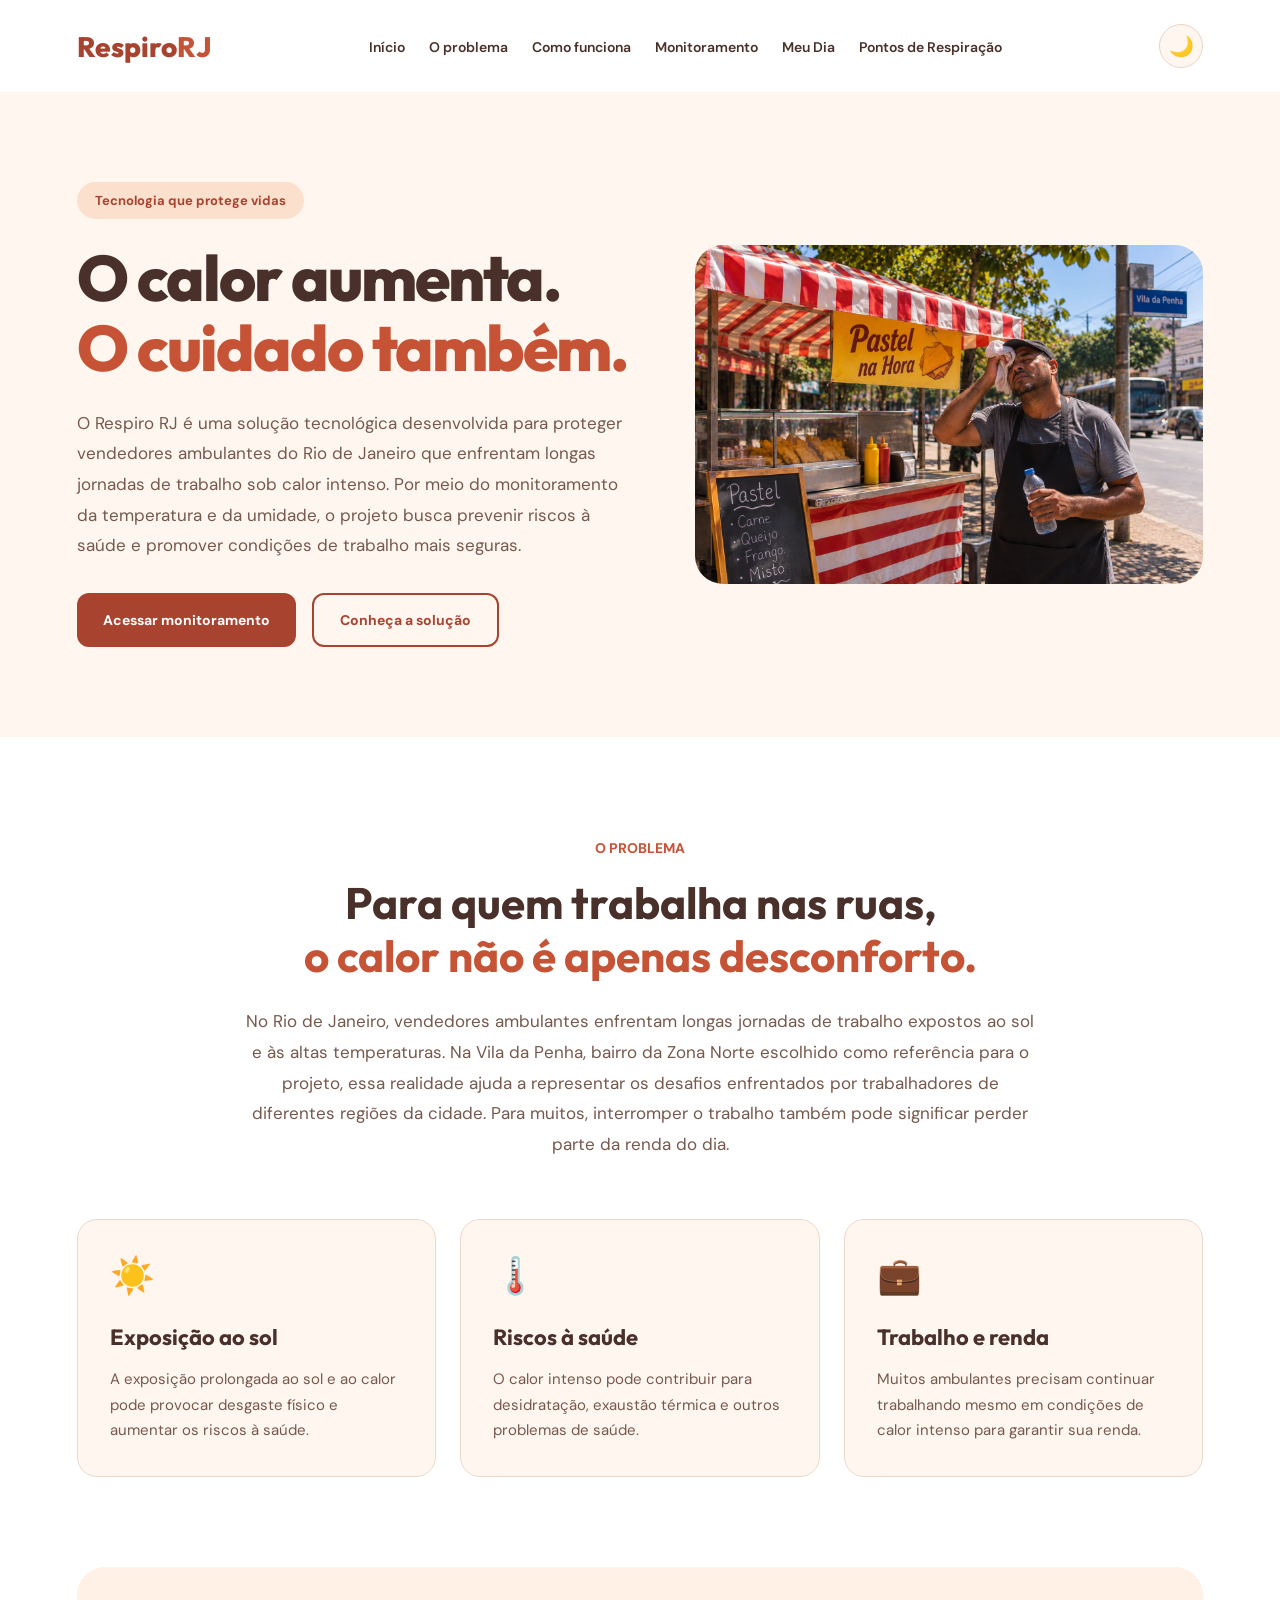
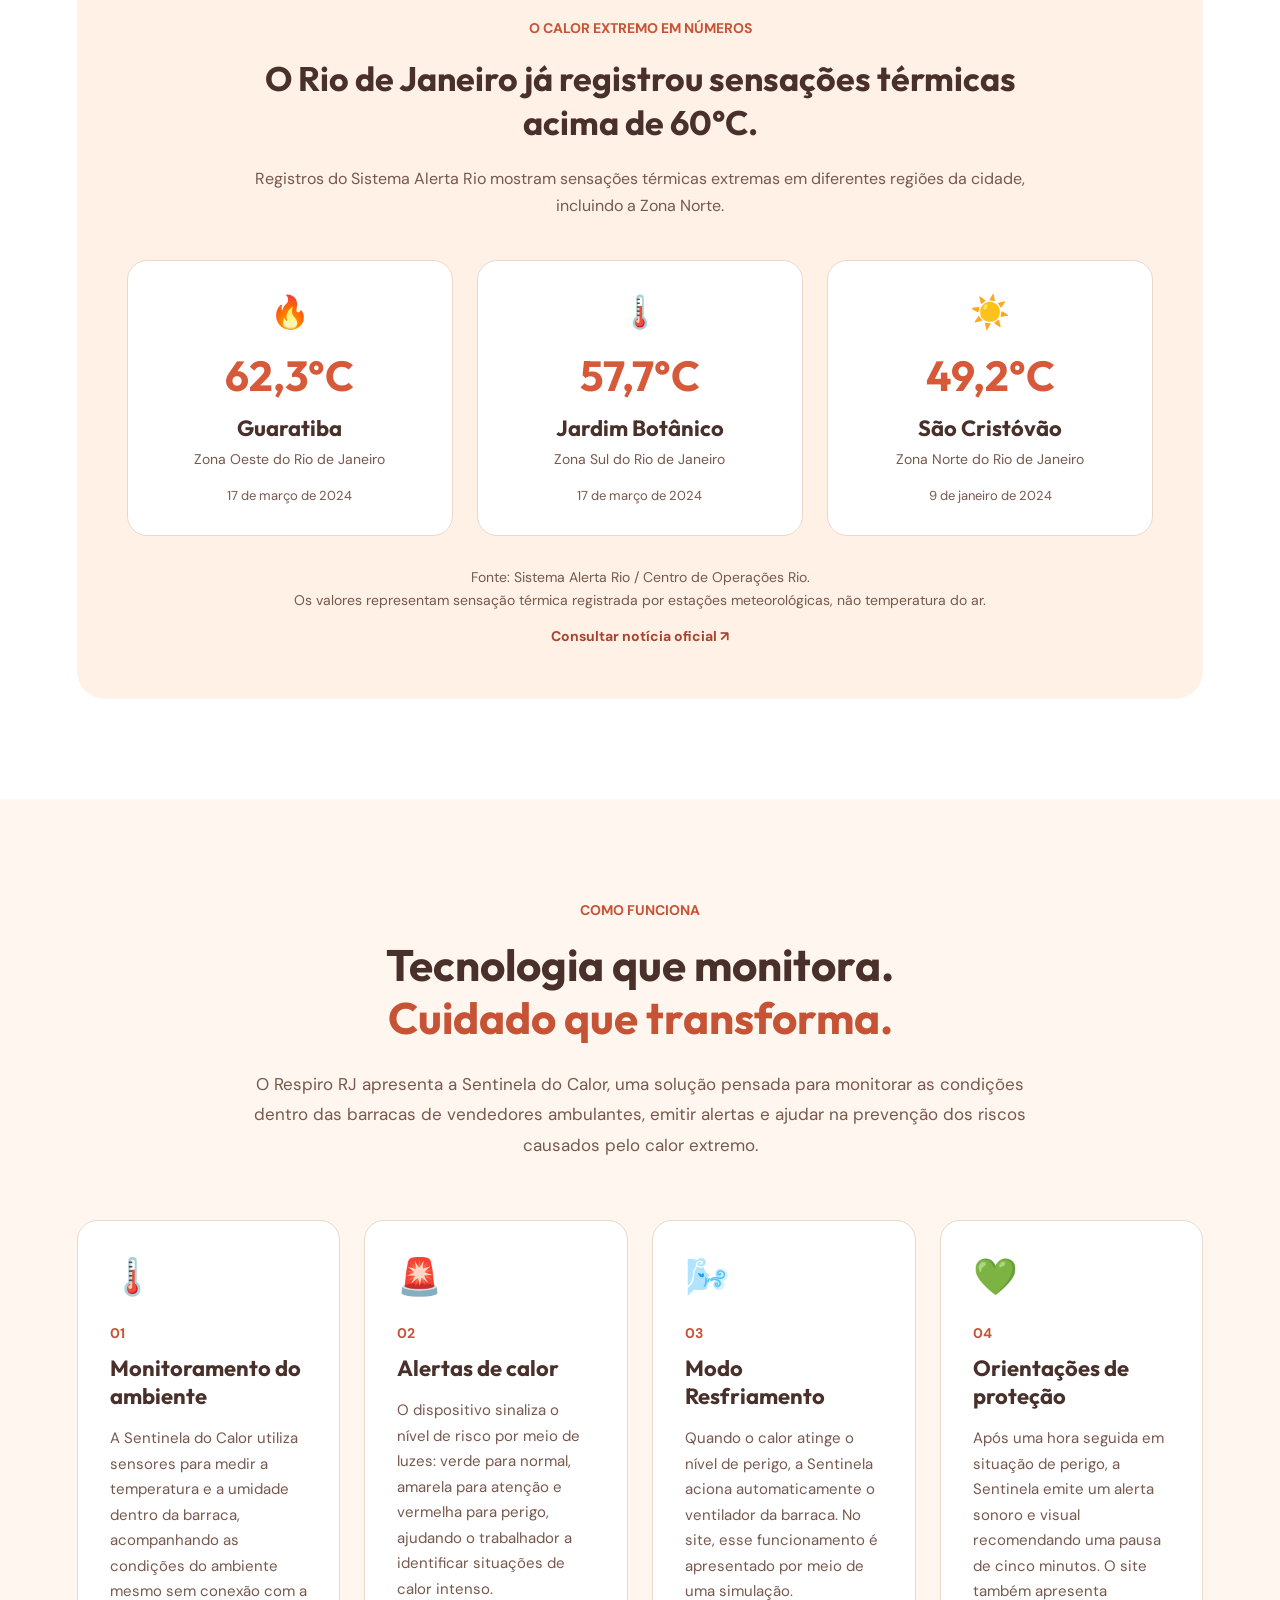
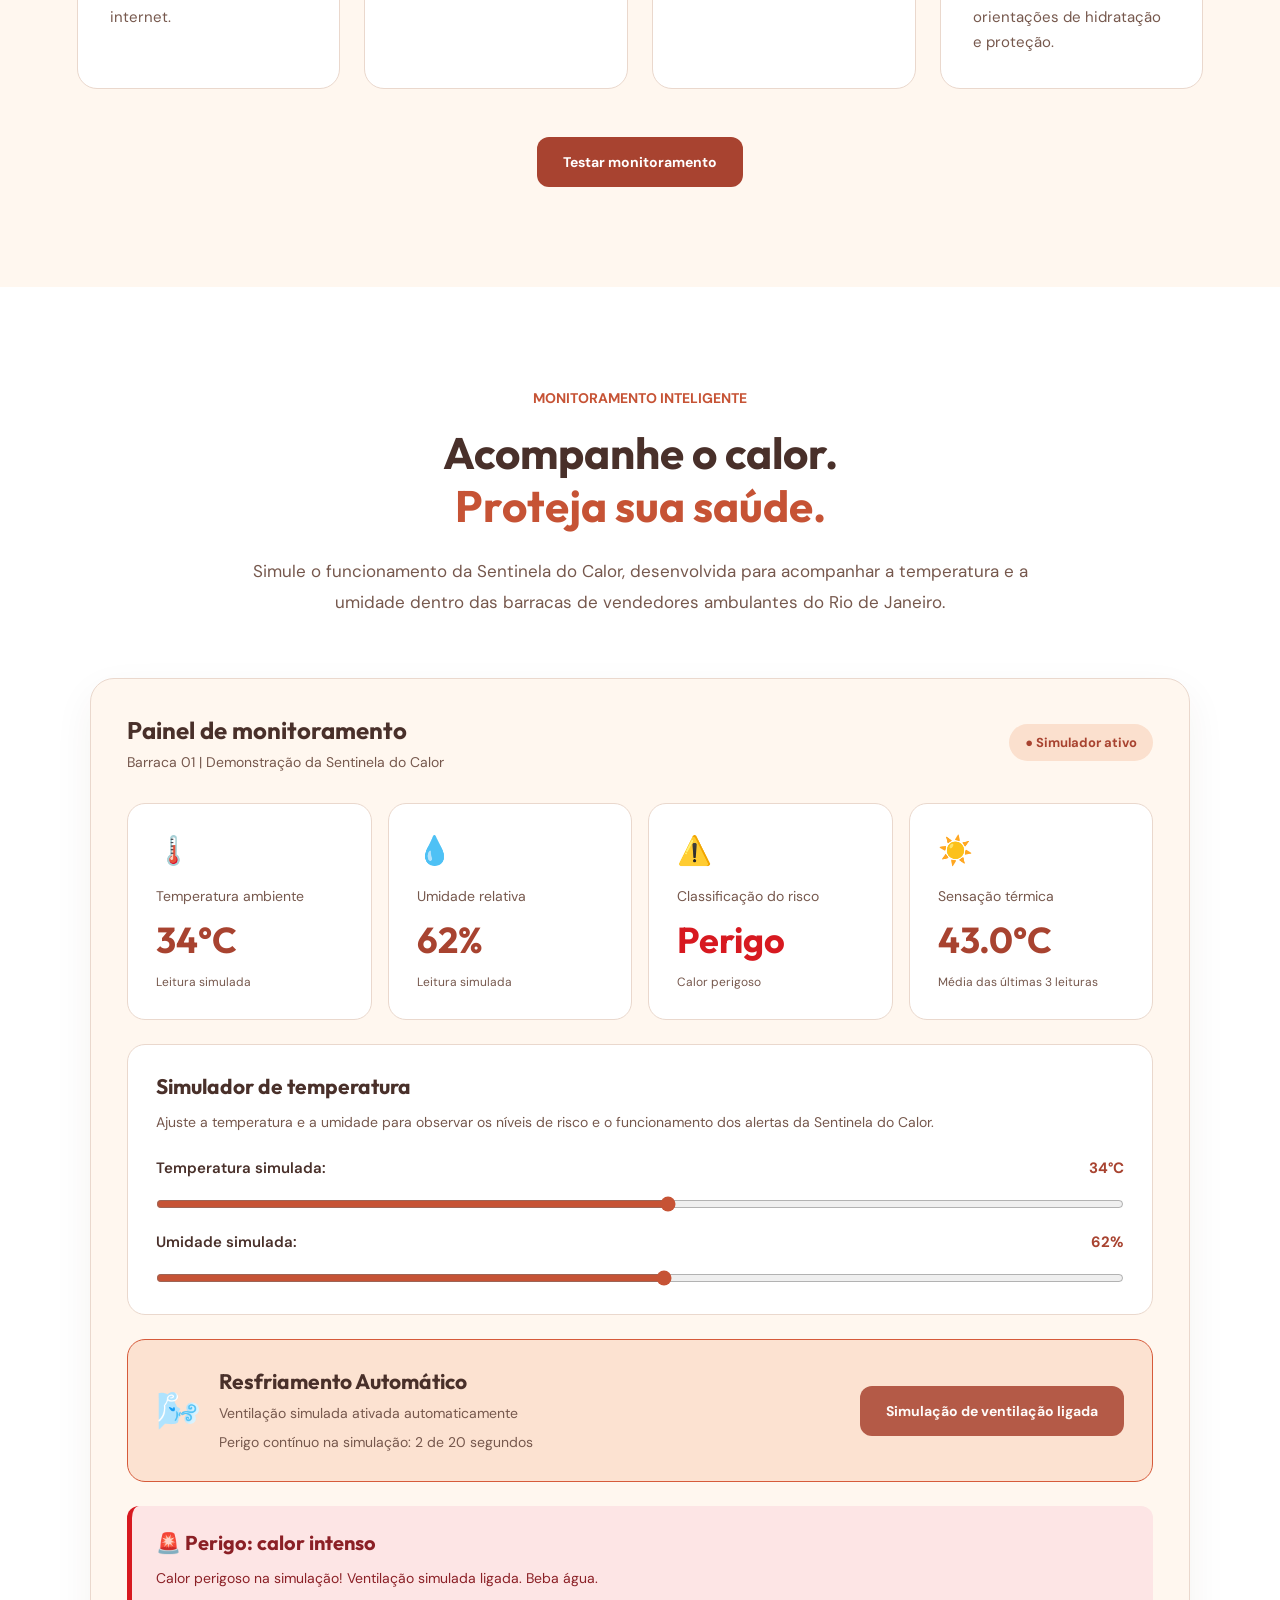
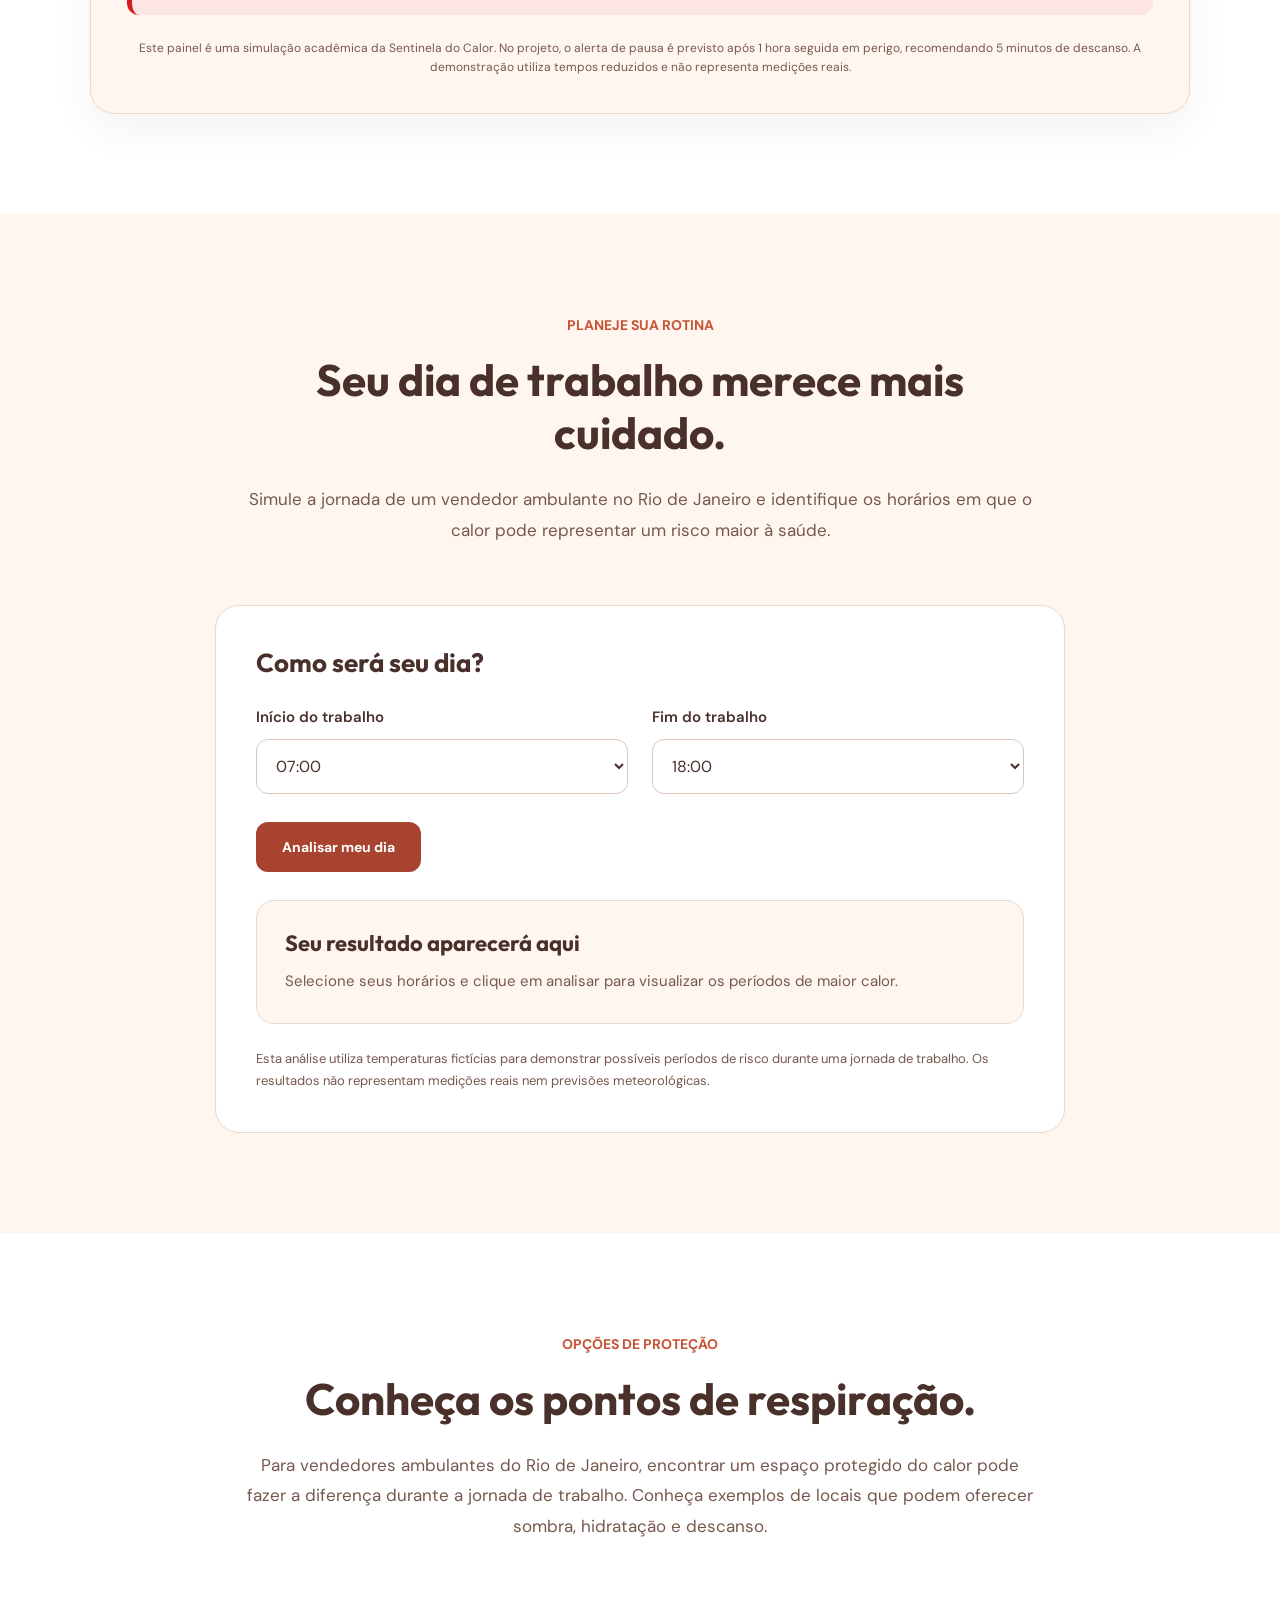
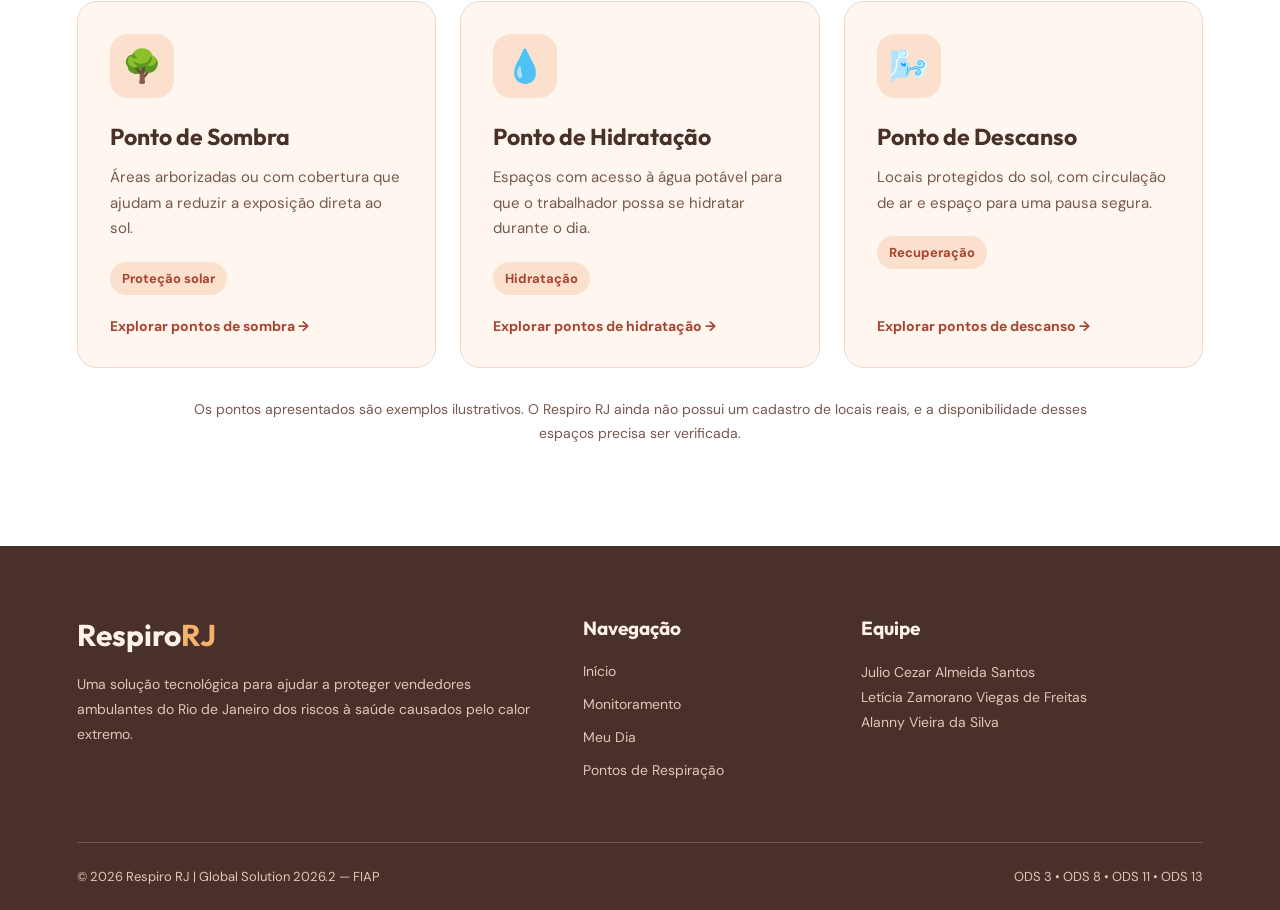
==== commit 4aad9637: "update" ====
--- a/site.RESPIRORJ/index.html
+++ b/site.RESPIRORJ/index.html
@@ -4,13 +4,13 @@
 <head>
     <meta charset="UTF-8">
     <meta name="viewport" content="width=device-width, initial-scale=1.0">
-    <title>Respira RJ | Tecnologia contra o calor extremo</title>
+    <title>Respiro RJ | Tecnologia contra o calor extremo</title>
     <link rel="stylesheet" href="style.css">
     <script src="script.js" defer></script>
 </head>
 <body>
 <header class="cabecalho">
-    <a href="#inicio" class="logo">Respira<span>RJ</span></a>
+    <a href="#inicio" class="logo">Respiro<span>RJ</span></a>
     <nav class="navegacao" aria-label="Menu principal">
         <ul class="menu">
             <li><a href="#inicio">Início</a></li>
@@ -28,21 +28,25 @@
         <div class="hero__conteudo">
             <span class="hero__etiqueta">Tecnologia que protege vidas</span>
             <h1>O calor aumenta. <span>O cuidado também.</span></h1>
-            <p>O Respira RJ utiliza tecnologia para ajudar trabalhadores expostos ao calor extremo, oferecendo monitoramento, alertas e soluções para melhorar o conforto térmico.</p>
+            
+<p>O Respiro RJ é uma solução tecnológica desenvolvida para proteger vendedores ambulantes do Rio de Janeiro que enfrentam longas jornadas de trabalho sob calor intenso. Por meio do monitoramento da temperatura e da umidade, o projeto busca prevenir riscos à saúde e promover condições de trabalho mais seguras.</p>
+
             <div class="hero__botoes">
                 <a href="#monitoramento" class="btn btn--principal">Acessar monitoramento</a>
                 <a href="#solucao" class="btn btn--secundario">Conheça a solução</a>
             </div>
         </div>
         <div class="hero__visual">
-            <img src="hero-respira-rj.png" alt="Trabalhador ambulante se hidratando sob um guarda-sol em um dia de calor intenso no Rio de Janeiro" class="hero__imagem">
-        </div>
+    <img src="imagem/barraca-ambulante.png" alt="Barraca de vendedor ambulante com cobertura e produtos à venda em um dia de sol intenso no Rio de Janeiro" class="hero__imagem">
+</div>
     </section>
     <section class="problema" id="problema">
         <div class="problema__introducao">
             <span class="problema__etiqueta">O PROBLEMA</span>
             <h2>Para quem trabalha nas ruas, <span>o calor não é apenas desconforto.</span></h2>
-            <p>No Rio de Janeiro, trabalhadores ambulantes enfrentam longas jornadas expostos ao sol e às altas temperaturas. Para muitos, interromper o trabalho pode significar perder parte da renda do dia.</p>
+            
+<p>No Rio de Janeiro, vendedores ambulantes enfrentam longas jornadas de trabalho expostos ao sol e às altas temperaturas. Na Vila da Penha, bairro da Zona Norte escolhido como referência para o projeto, essa realidade ajuda a representar os desafios enfrentados por trabalhadores de diferentes regiões da cidade. Para muitos, interromper o trabalho também pode significar perder parte da renda do dia.</p>
+
         </div>
         <div class="problema__cards">
             <article class="problema__card">
@@ -65,7 +69,9 @@
             <div class="problema__dados-introducao">
                 <span class="problema__etiqueta">O CALOR EXTREMO EM NÚMEROS</span>
                 <h3>O Rio de Janeiro já registrou sensações térmicas acima de 60°C.</h3>
-                <p>Em 17 de março de 2024, estações do Sistema Alerta Rio registraram valores extremos de sensação térmica em diferentes bairros da cidade.</p>
+                
+<p>Registros do Sistema Alerta Rio mostram sensações térmicas extremas em diferentes regiões da cidade, incluindo a Zona Norte.</p>
+
             </div>
             <div class="problema__numeros">
                 <article class="problema__numero-card">
@@ -82,13 +88,15 @@
                     <p>Zona Sul do Rio de Janeiro</p>
                     <span class="problema__data">17 de março de 2024</span>
                 </article>
-                <article class="problema__numero-card">
-                    <span class="problema__numero-icone">☀️</span>
-                    <h4>52,4°C</h4>
-                    <h5>Santa Cruz</h5>
-                    <p>Zona Oeste do Rio de Janeiro</p>
-                    <span class="problema__data">17 de março de 2024</span>
-                </article>
+                
+<article class="problema__numero-card">
+    <span class="problema__numero-icone">☀️</span>
+    <h4>49,2°C</h4>
+    <h5>São Cristóvão</h5>
+    <p>Zona Norte do Rio de Janeiro</p>
+    <span class="problema__data">9 de janeiro de 2024</span>
+</article>
+
             </div>
             <div class="problema__fonte">
                 <p>Fonte: Sistema Alerta Rio / Centro de Operações Rio.</p>
@@ -97,189 +105,198 @@
             </div>
         </div>
     </section>
-    <section class="solucao" id="solucao">
-        <div class="solucao__introducao">
-            <span class="solucao__etiqueta">COMO FUNCIONA</span>
-            <h2>Tecnologia que monitora. <span>Cuidado que transforma.</span></h2>
-            <p>O Respira RJ propõe combinar sensores, alertas visuais e medidas de ventilação para ajudar trabalhadores ambulantes a enfrentar o calor extremo.</p>
-        </div>
-        <div class="solucao__etapas">
-            <article class="solucao__etapa">
-                <div class="solucao__icone">🌡️</div>
-                <span class="solucao__numero">01</span>
-                <h3>Monitoramento do ambiente</h3>
-                <p>Na proposta, sensores acompanham a temperatura e a umidade dentro da barraca, identificando mudanças nas condições ambientais.</p>
-            </article>
-            <article class="solucao__etapa">
-                <div class="solucao__icone">🚨</div>
-                <span class="solucao__numero">02</span>
-                <h3>Alertas de calor</h3>
-                <p>O simulador identifica diferentes níveis de risco e apresenta alertas visuais para orientar o trabalhador.</p>
-            </article>
-            <article class="solucao__etapa">
-                <div class="solucao__icone">🌬️</div>
-                <span class="solucao__numero">03</span>
-                <h3>Modo Resfriamento</h3>
-                <p>Quando necessário, o sistema simula o acionamento da ventilação, mantendo o monitoramento ativo.</p>
-            </article>
-            <article class="solucao__etapa">
-                <div class="solucao__icone">💚</div>
-                <span class="solucao__numero">04</span>
-                <h3>Orientações de proteção</h3>
-                <p>O trabalhador recebe recomendações de hidratação, descanso e outras medidas para reduzir a exposição ao calor.</p>
-            </article>
-        </div>
-        <div class="solucao__acao">
-            <a href="#monitoramento" class="btn btn--principal">Testar monitoramento</a>
-        </div>
-    </section>
-    <section class="monitoramento" id="monitoramento">
-        <div class="monitoramento__introducao">
-            <span class="monitoramento__etiqueta">MONITORAMENTO INTELIGENTE</span>
-            <h2>Acompanhe o calor. <span>Proteja sua saúde.</span></h2>
-            <p>Conheça o painel do Respira RJ e simule diferentes condições de temperatura dentro de uma barraca de trabalho.</p>
-        </div>
-        <div class="dashboard">
-            <div class="dashboard__cabecalho">
+    
+<section class="solucao" id="solucao">
+    <div class="solucao__introducao">
+        <span class="solucao__etiqueta">COMO FUNCIONA</span>
+        <h2>Tecnologia que monitora. <span>Cuidado que transforma.</span></h2>
+        <p>O Respiro RJ apresenta a Sentinela do Calor, uma solução pensada para monitorar as condições dentro das barracas de vendedores ambulantes, emitir alertas e ajudar na prevenção dos riscos causados pelo calor extremo.</p>
+    </div>
+    <div class="solucao__etapas">
+        <article class="solucao__etapa">
+            <div class="solucao__icone">🌡️</div>
+            <span class="solucao__numero">01</span>
+            <h3>Monitoramento do ambiente</h3>
+            <p>A Sentinela do Calor utiliza sensores para medir a temperatura e a umidade dentro da barraca, acompanhando as condições do ambiente mesmo sem conexão com a internet.</p>
+        </article>
+        <article class="solucao__etapa">
+            <div class="solucao__icone">🚨</div>
+            <span class="solucao__numero">02</span>
+            <h3>Alertas de calor</h3>
+            <p>O dispositivo sinaliza o nível de risco por meio de luzes: verde para normal, amarela para atenção e vermelha para perigo, ajudando o trabalhador a identificar situações de calor intenso.</p>
+        </article>
+        <article class="solucao__etapa">
+            <div class="solucao__icone">🌬️</div>
+            <span class="solucao__numero">03</span>
+            <h3>Modo Resfriamento</h3>
+            <p>Quando o calor atinge o nível de perigo, a Sentinela aciona automaticamente o ventilador da barraca. No site, esse funcionamento é apresentado por meio de uma simulação.</p>
+        </article>
+        <article class="solucao__etapa">
+            <div class="solucao__icone">💚</div>
+            <span class="solucao__numero">04</span>
+            <h3>Orientações de proteção</h3>
+            <p>Após uma hora seguida em situação de perigo, a Sentinela emite um alerta sonoro e visual recomendando uma pausa de cinco minutos. O site também apresenta orientações de hidratação e proteção.</p>
+        </article>
+    </div>
+    <div class="solucao__acao">
+        <a href="#monitoramento" class="btn btn--principal">Testar monitoramento</a>
+    </div>
+</section>
+
+    
+<section class="monitoramento" id="monitoramento">
+    <div class="monitoramento__introducao">
+        <span class="monitoramento__etiqueta">MONITORAMENTO INTELIGENTE</span>
+        <h2>Acompanhe o calor. <span>Proteja sua saúde.</span></h2>
+        <p>Simule o funcionamento da Sentinela do Calor, desenvolvida para acompanhar a temperatura e a umidade dentro das barracas de vendedores ambulantes do Rio de Janeiro.</p>
+    </div>
+    <div class="dashboard">
+        <div class="dashboard__cabecalho">
+            <div>
+                <h3>Painel de monitoramento</h3>
+                <p>Barraca 01 | Demonstração da Sentinela do Calor</p>
+            </div>
+            <span class="dashboard__status" id="status-sistema">● Simulador ativo</span>
+        </div>
+        <div class="dashboard__indicadores">
+            <article class="indicador">
+                <span class="indicador__icone">🌡️</span>
+                <p>Temperatura ambiente</p>
+                <h3 id="temperatura-valor">34°C</h3>
+                <span>Leitura simulada</span>
+            </article>
+            <article class="indicador">
+                <span class="indicador__icone">💧</span>
+                <p>Umidade relativa</p>
+                <h3 id="umidade-valor">62%</h3>
+                <span>Leitura simulada</span>
+            </article>
+            <article class="indicador">
+                <span class="indicador__icone">⚠️</span>
+                <p>Classificação do risco</p>
+                <h3 id="risco-valor">Atenção</h3>
+                <span id="risco-descricao">Classificação demonstrativa</span>
+            </article>
+            <article class="indicador">
+                <span class="indicador__icone">☀️</span>
+                <p>Sensação térmica</p>
+                <h3 id="sensacao-valor">--°C</h3>
+                <span>Média das últimas 3 leituras</span>
+            </article>
+        </div>
+        <div class="dashboard__simulador">
+            <h3>Simulador de temperatura</h3>
+            <p>Ajuste a temperatura e a umidade para observar os níveis de risco e o funcionamento dos alertas da Sentinela do Calor.</p>
+            <div class="simulador__controle">
+                <label for="controle-temperatura">Temperatura simulada: <strong id="temperatura-selecionada">34°C</strong></label>
+                <input type="range" id="controle-temperatura" min="25" max="42" value="34">
+            </div>
+            <div class="simulador__controle">
+                <label for="controle-umidade">Umidade simulada: <strong id="umidade-selecionada">62%</strong></label>
+                <input type="range" id="controle-umidade" min="20" max="100" value="62">
+            </div>
+        </div>
+        <div class="dashboard__resfriamento">
+            <div class="resfriamento__informacoes">
+                <span class="resfriamento__icone">🌬️</span>
                 <div>
-                    <h3>Painel de monitoramento</h3>
-                    <p>Barraca 01 | Dados simulados</p>
+                    <h3>Resfriamento Automático</h3>
+                    <p id="resfriamento-status">Ventilação simulada desativada</p>
+                    <p id="contador-perigo" aria-live="off">Aguardando condição de perigo</p>
                 </div>
-                <span class="dashboard__status" id="status-sistema">● Simulador ativo</span>
-            </div>
-            <div class="dashboard__indicadores">
-                <article class="indicador">
-                    <span class="indicador__icone">🌡️</span>
-                    <p>Temperatura ambiente</p>
-                    <h3 id="temperatura-valor">34°C</h3>
-                    <span>Leitura simulada</span>
-                </article>
-                <article class="indicador">
-                    <span class="indicador__icone">💧</span>
-                    <p>Umidade relativa</p>
-                    <h3 id="umidade-valor">62%</h3>
-                    <span>Leitura simulada</span>
-                </article>
-                <article class="indicador">
-                    <span class="indicador__icone">⚠️</span>
-                    <p>Classificação do risco</p>
-                    <h3 id="risco-valor">Atenção</h3>
-                    <span id="risco-descricao">Classificação demonstrativa</span>
-                </article>
-                <article class="indicador">
-                    <span class="indicador__icone">☀️</span>
-                    <p>Sensação térmica</p>
-                    <h3 id="sensacao-valor">--°C</h3>
-                    <span>Média das últimas 3 leituras</span>
-                </article>
-            </div>
-            <div class="dashboard__simulador">
-                <h3>Simulador de temperatura</h3>
-                <p>Altere a temperatura para visualizar como o sistema reage às condições simuladas do ambiente.</p>
-                <div class="simulador__controle">
-                    <label for="controle-temperatura">Temperatura simulada: <strong id="temperatura-selecionada">34°C</strong></label>
-                    <input type="range" id="controle-temperatura" min="25" max="42" value="34">
-                </div>
-                <div class="simulador__controle">
-                    <label for="controle-umidade">Umidade simulada: <strong id="umidade-selecionada">62%</strong></label>
-                    <input type="range" id="controle-umidade" min="20" max="100" value="62">
-                </div>
-            </div>
-            <div class="dashboard__resfriamento">
-                <div class="resfriamento__informacoes">
-                    <span class="resfriamento__icone">🌬️</span>
-                    <div>
-                        <h3>Resfriamento Automático</h3>
-                        <p id="resfriamento-status">Ventilação simulada desativada</p>
-                        <p id="contador-perigo" aria-live="off">Aguardando condição de perigo</p>
-                    </div>
-                </div>
-                <button type="button" id="botao-resfriamento" class="btn btn--principal" aria-pressed="false" disabled>Simulação de ventilação desligada</button>
-            </div>
-            <div class="dashboard__alerta" role="status" aria-live="polite">
-                <h3 id="alerta-titulo">⚠️ Atenção ao calor</h3>
-                <p id="alerta-mensagem">Mantenha água disponível, reduza a exposição ao sol e acompanhe as condições do ambiente.</p>
-            </div>
-            <p class="dashboard__aviso">Este painel utiliza dados simulados para fins acadêmicos. As classificações demonstrativas não substituem avaliações profissionais de segurança térmica.</p>
-        </div>
-    </section>
-    <section class="meu-dia" id="meu-dia">
-        <div class="meu-dia__introducao">
-            <span class="meu-dia__etiqueta">PLANEJE SUA ROTINA</span>
-            <h2>Seu dia de trabalho merece mais cuidado.</h2>
-            <p>Escolha seu horário de trabalho e veja em quais momentos o calor pode representar um risco maior, de acordo com os dados simulados.</p>
-        </div>
-        <div class="meu-dia__painel">
-            <h3>Como será seu dia?</h3>
-            <div class="meu-dia__horarios">
-                <div class="meu-dia__campo">
-                    <label for="hora-inicio">Início do trabalho</label>
-                    <select id="hora-inicio">
-                        <option value="7">07:00</option>
-                        <option value="8">08:00</option>
-                        <option value="9">09:00</option>
-                        <option value="10">10:00</option>
-                        <option value="11">11:00</option>
-                        <option value="12">12:00</option>
-                    </select>
-                </div>
-                <div class="meu-dia__campo">
-                    <label for="hora-fim">Fim do trabalho</label>
-                    <select id="hora-fim">
-                        <option value="13">13:00</option>
-                        <option value="14">14:00</option>
-                        <option value="15">15:00</option>
-                        <option value="16">16:00</option>
-                        <option value="17">17:00</option>
-                        <option value="18" selected>18:00</option>
-                    </select>
-                </div>
-            </div>
-            <button type="button" class="btn btn--principal" id="botao-analisar">Analisar meu dia</button>
-            <div class="meu-dia__resultado" id="resultado-dia" aria-live="polite">
-                <h3>Seu resultado aparecerá aqui</h3>
-                <p>Selecione seus horários e clique em analisar.</p>
-            </div>
-            <p class="meu-dia__aviso">Esta análise utiliza dados simulados para fins acadêmicos. Não representa uma previsão meteorológica em tempo real.</p>
-        </div>
-    </section>
-    <section class="pontos" id="pontos">
-        <div class="pontos__introducao">
-            <span class="pontos__etiqueta">OPÇÕES DE PROTEÇÃO</span>
-            <h2>Conheça os pontos de respiração.</h2>
-            <p>Nos dias de calor intenso, uma pausa pode fazer a diferença. Veja exemplos de espaços que podem oferecer mais conforto e proteção durante o trabalho.</p>
-        </div>
-        <div class="pontos__lista">
-            <article class="pontos__card">
-                <div class="pontos__icone">🌳</div>
-                <h3>Ponto de Sombra</h3>
-                <p>Áreas arborizadas ou com cobertura que ajudam a reduzir a exposição direta ao sol.</p>
-                <span class="pontos__categoria">Proteção solar</span>
-                <a href="sombra.html" class="pontos__link">Explorar pontos de sombra →</a>
-            </article>
-            <article class="pontos__card">
-                <div class="pontos__icone">💧</div>
-                <h3>Ponto de Hidratação</h3>
-                <p>Espaços com acesso à água potável para que o trabalhador possa se hidratar durante o dia.</p>
-                <span class="pontos__categoria">Hidratação</span>
-                <a href="hidratacao.html" class="pontos__link">Explorar pontos de hidratação →</a>
-            </article>
-            <article class="pontos__card">
-                <div class="pontos__icone">🌬️</div>
-                <h3>Ponto de Descanso</h3>
-                <p>Locais protegidos do sol, com circulação de ar e espaço para uma pausa segura.</p>
-                <span class="pontos__categoria">Recuperação</span>
-                <a href="descanso.html" class="pontos__link">Explorar pontos de descanso →</a>
-            </article>
-        </div>
-        <p class="pontos__aviso">Os pontos apresentados são exemplos ilustrativos. A localização e a disponibilidade de espaços reais ainda precisam ser verificadas.</p>
-    </section>
+            </div>
+            <button type="button" id="botao-resfriamento" class="btn btn--principal" aria-pressed="false" disabled>Simulação de ventilação desligada</button>
+        </div>
+        <div class="dashboard__alerta" role="status" aria-live="polite">
+            <h3 id="alerta-titulo">⚠️ Atenção ao calor</h3>
+            <p id="alerta-mensagem">Mantenha água disponível, reduza a exposição ao sol e acompanhe as condições do ambiente.</p>
+        </div>
+        <p class="dashboard__aviso">Este painel é uma simulação acadêmica da Sentinela do Calor. No projeto, o alerta de pausa é previsto após 1 hora seguida em perigo, recomendando 5 minutos de descanso. A demonstração utiliza tempos reduzidos e não representa medições reais.</p>
+    </div>
+</section>
+
+    
+<section class="meu-dia" id="meu-dia">
+    <div class="meu-dia__introducao">
+        <span class="meu-dia__etiqueta">PLANEJE SUA ROTINA</span>
+        <h2>Seu dia de trabalho merece mais cuidado.</h2>
+        <p>Simule a jornada de um vendedor ambulante no Rio de Janeiro e identifique os horários em que o calor pode representar um risco maior à saúde.</p>
+    </div>
+    <div class="meu-dia__painel">
+        <h3>Como será seu dia?</h3>
+        <div class="meu-dia__horarios">
+            <div class="meu-dia__campo">
+                <label for="hora-inicio">Início do trabalho</label>
+                <select id="hora-inicio">
+                    <option value="7">07:00</option>
+                    <option value="8">08:00</option>
+                    <option value="9">09:00</option>
+                    <option value="10">10:00</option>
+                    <option value="11">11:00</option>
+                    <option value="12">12:00</option>
+                </select>
+            </div>
+            <div class="meu-dia__campo">
+                <label for="hora-fim">Fim do trabalho</label>
+                <select id="hora-fim">
+                    <option value="13">13:00</option>
+                    <option value="14">14:00</option>
+                    <option value="15">15:00</option>
+                    <option value="16">16:00</option>
+                    <option value="17">17:00</option>
+                    <option value="18" selected>18:00</option>
+                </select>
+            </div>
+        </div>
+        <button type="button" class="btn btn--principal" id="botao-analisar">Analisar meu dia</button>
+        <div class="meu-dia__resultado" id="resultado-dia" aria-live="polite">
+            <h3>Seu resultado aparecerá aqui</h3>
+            <p>Selecione seus horários e clique em analisar para visualizar os períodos de maior calor.</p>
+        </div>
+        <p class="meu-dia__aviso">Esta análise utiliza temperaturas fictícias para demonstrar possíveis períodos de risco durante uma jornada de trabalho. Os resultados não representam medições reais nem previsões meteorológicas.</p>
+    </div>
+</section>
+
+    
+<section class="pontos" id="pontos">
+    <div class="pontos__introducao">
+        <span class="pontos__etiqueta">OPÇÕES DE PROTEÇÃO</span>
+        <h2>Conheça os pontos de respiração.</h2>
+        <p>Para vendedores ambulantes do Rio de Janeiro, encontrar um espaço protegido do calor pode fazer a diferença durante a jornada de trabalho. Conheça exemplos de locais que podem oferecer sombra, hidratação e descanso.</p>
+    </div>
+    <div class="pontos__lista">
+        <article class="pontos__card">
+            <div class="pontos__icone">🌳</div>
+            <h3>Ponto de Sombra</h3>
+            <p>Áreas arborizadas ou com cobertura que ajudam a reduzir a exposição direta ao sol.</p>
+            <span class="pontos__categoria">Proteção solar</span>
+            <a href="sombra.html" class="pontos__link">Explorar pontos de sombra →</a>
+        </article>
+        <article class="pontos__card">
+            <div class="pontos__icone">💧</div>
+            <h3>Ponto de Hidratação</h3>
+            <p>Espaços com acesso à água potável para que o trabalhador possa se hidratar durante o dia.</p>
+            <span class="pontos__categoria">Hidratação</span>
+            <a href="hidratacao.html" class="pontos__link">Explorar pontos de hidratação →</a>
+        </article>
+        <article class="pontos__card">
+            <div class="pontos__icone">🌬️</div>
+            <h3>Ponto de Descanso</h3>
+            <p>Locais protegidos do sol, com circulação de ar e espaço para uma pausa segura.</p>
+            <span class="pontos__categoria">Recuperação</span>
+            <a href="descanso.html" class="pontos__link">Explorar pontos de descanso →</a>
+        </article>
+    </div>
+    <p class="pontos__aviso">Os pontos apresentados são exemplos ilustrativos. O Respiro RJ ainda não possui um cadastro de locais reais, e a disponibilidade desses espaços precisa ser verificada.</p>
+</section>
+
 </main>
+
 <footer class="rodape">
     <div class="rodape__conteudo">
         <div class="rodape__sobre">
-            <h2>Respira<span>RJ</span></h2>
-            <p>Tecnologia e cuidado para proteger trabalhadores ambulantes dos riscos do calor extremo no Rio de Janeiro.</p>
+            <h2>Respiro<span>RJ</span></h2>
+            <p>Uma solução tecnológica para ajudar a proteger vendedores ambulantes do Rio de Janeiro dos riscos à saúde causados pelo calor extremo.</p>
         </div>
         <div class="rodape__navegacao">
             <h3>Navegação</h3>
@@ -298,9 +315,10 @@
         </div>
     </div>
     <div class="rodape__inferior">
-        <p>© 2026 Respira RJ | Global Solution 2026.2 — FIAP</p>
+        <p>© 2026 Respiro RJ | Global Solution 2026.2 — FIAP</p>
         <p>ODS 3 • ODS 8 • ODS 11 • ODS 13</p>
     </div>
 </footer>
+
 </body>
 </html>
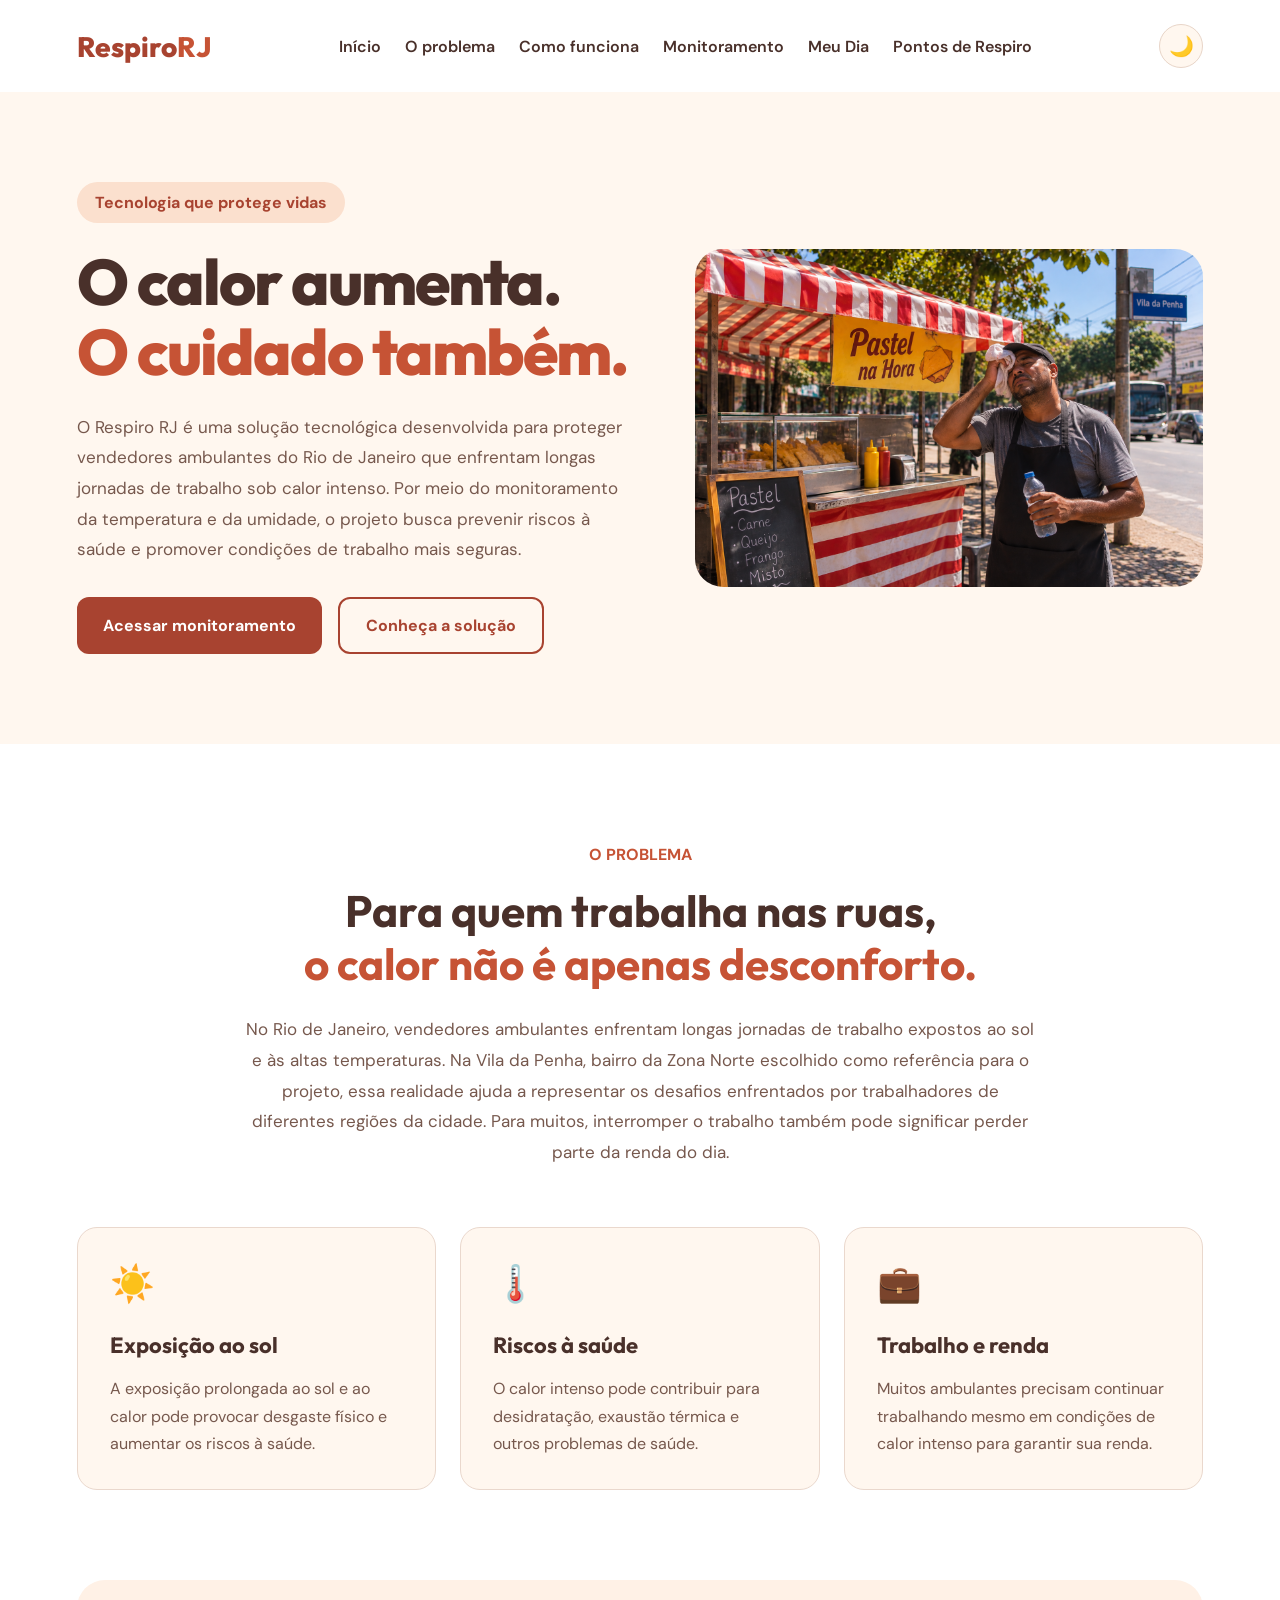
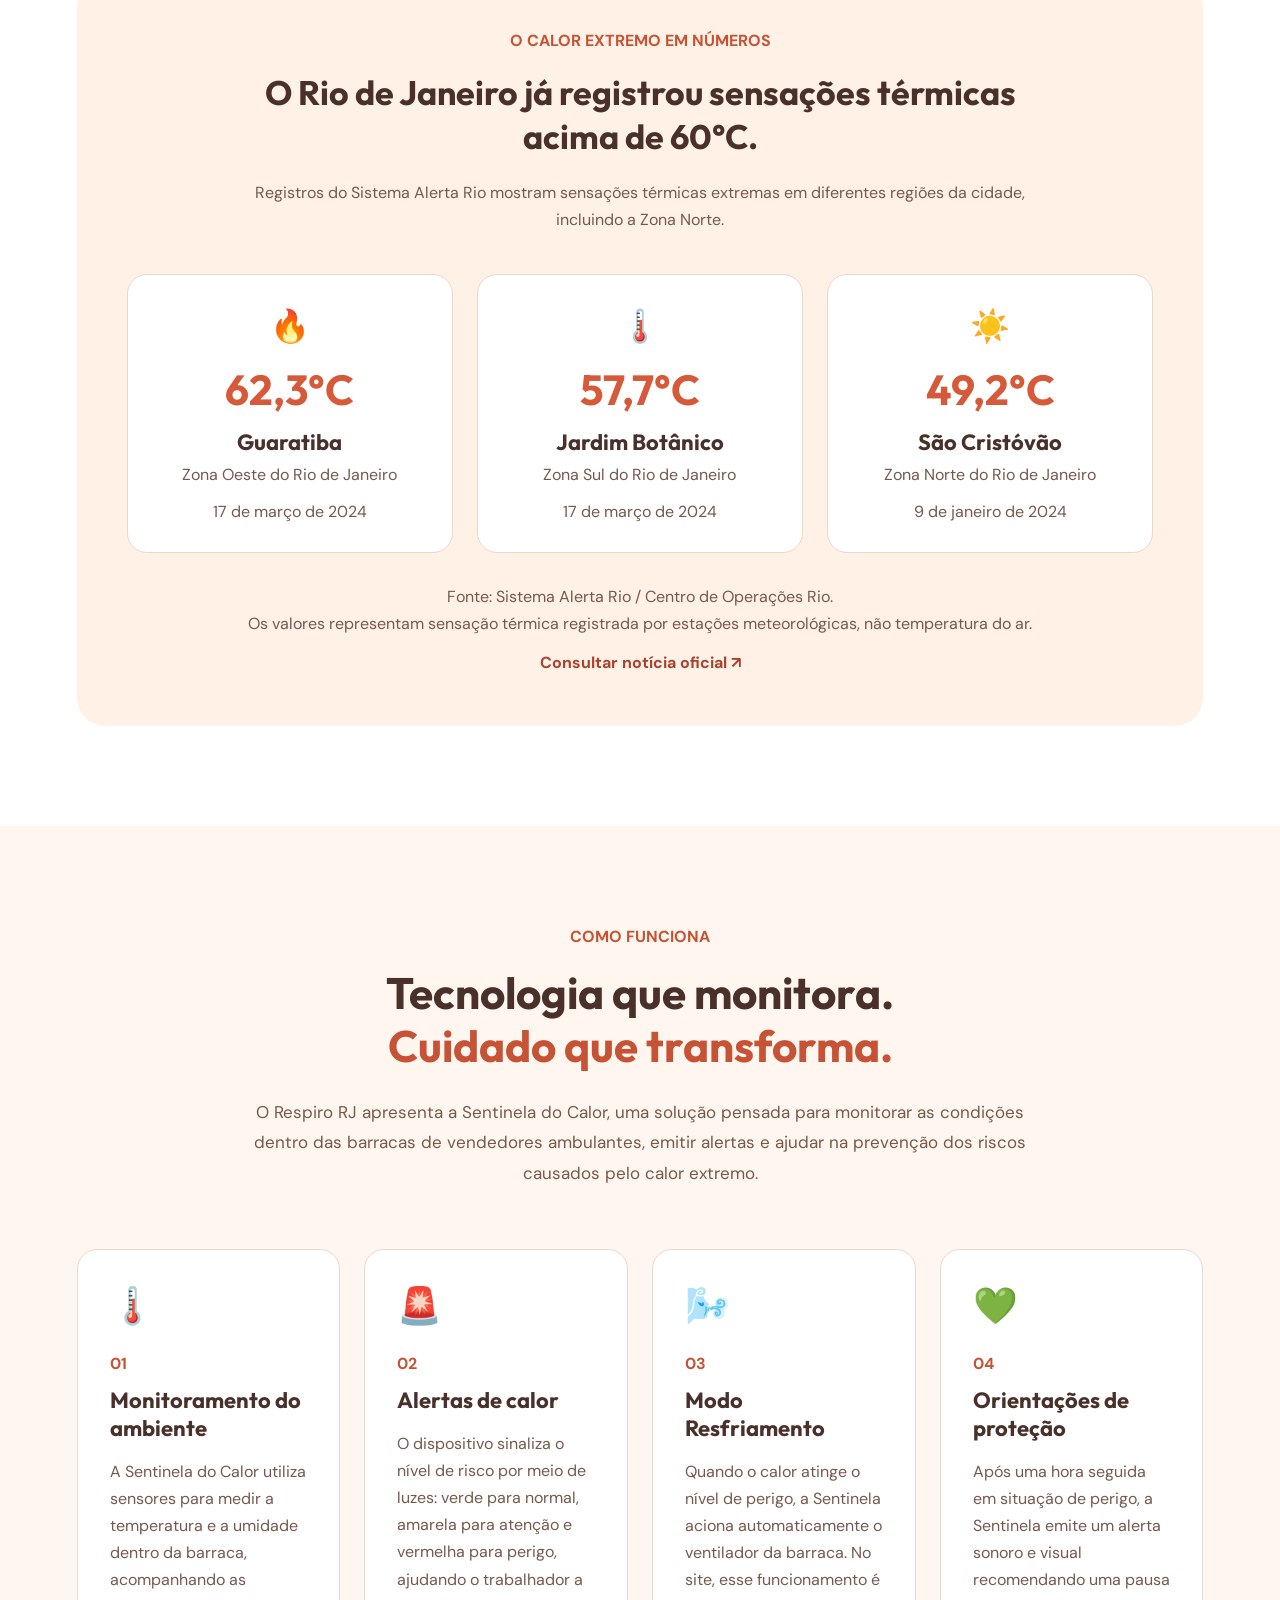
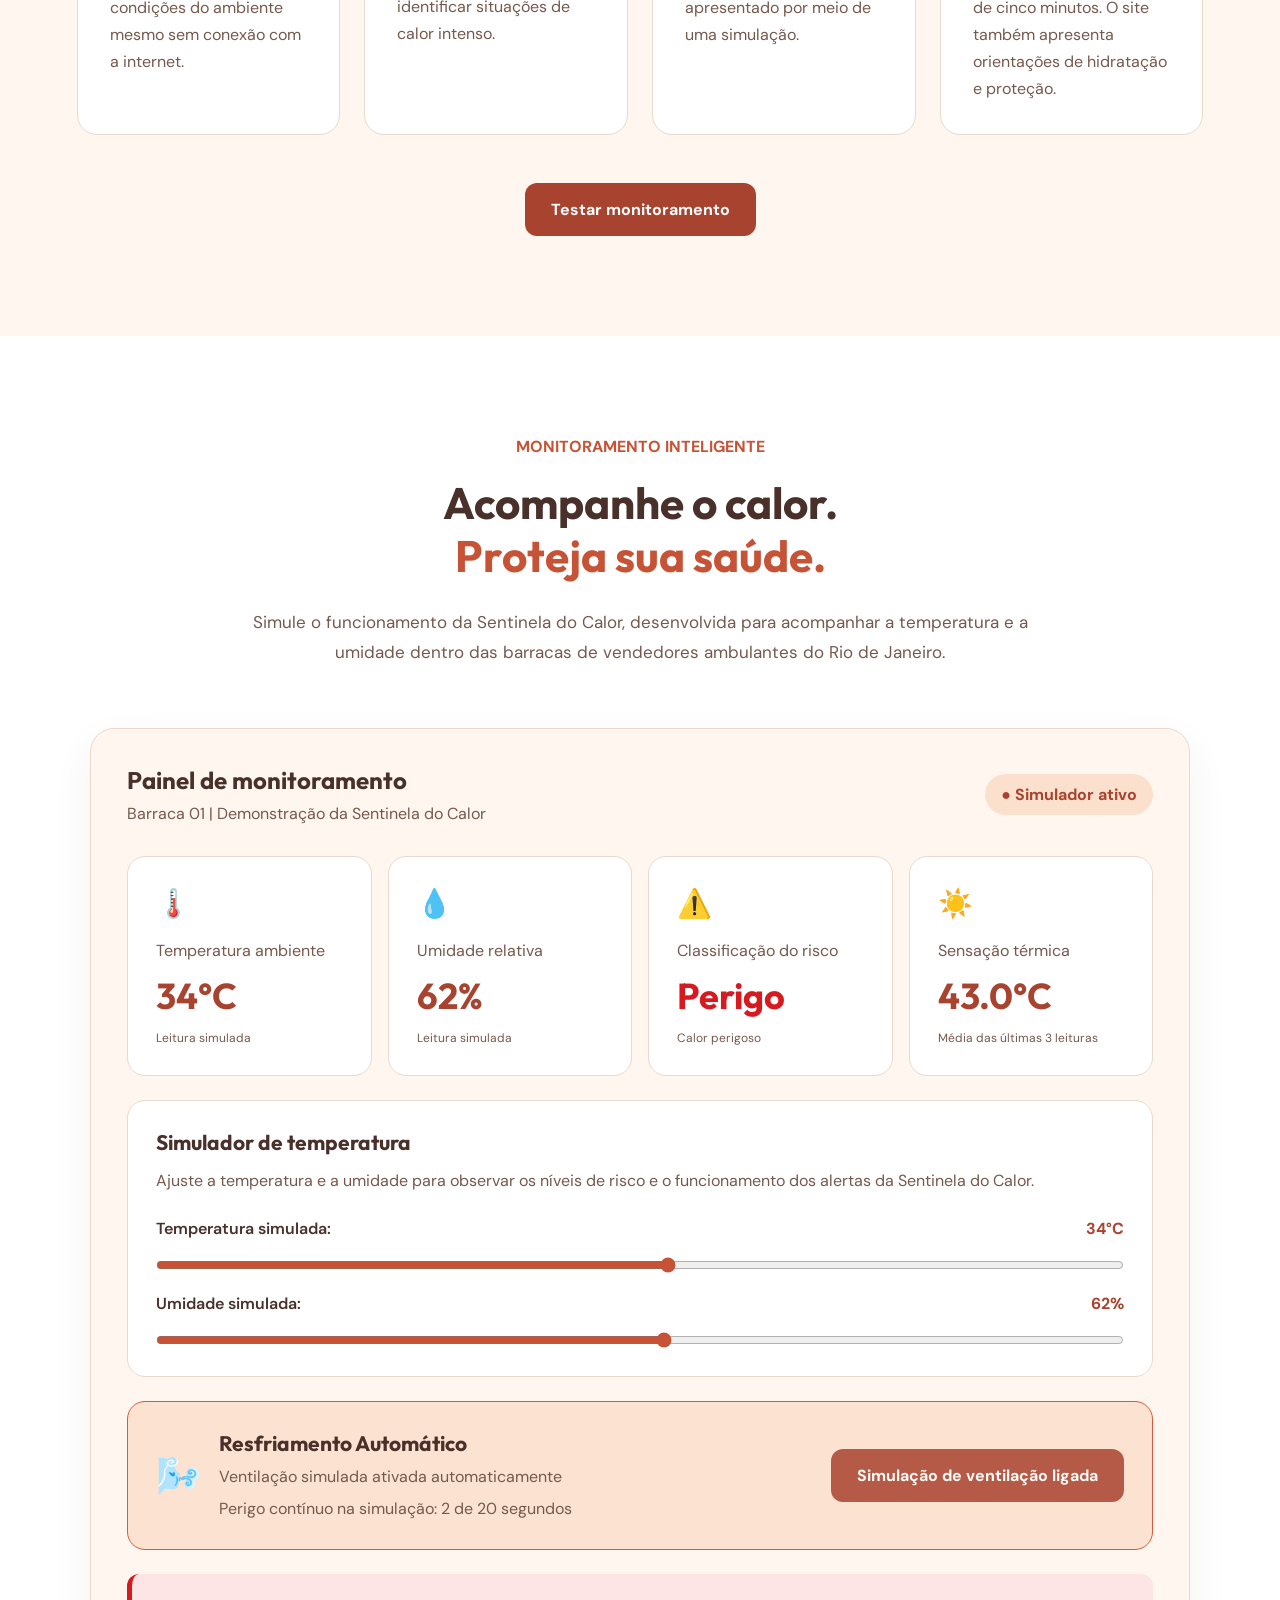
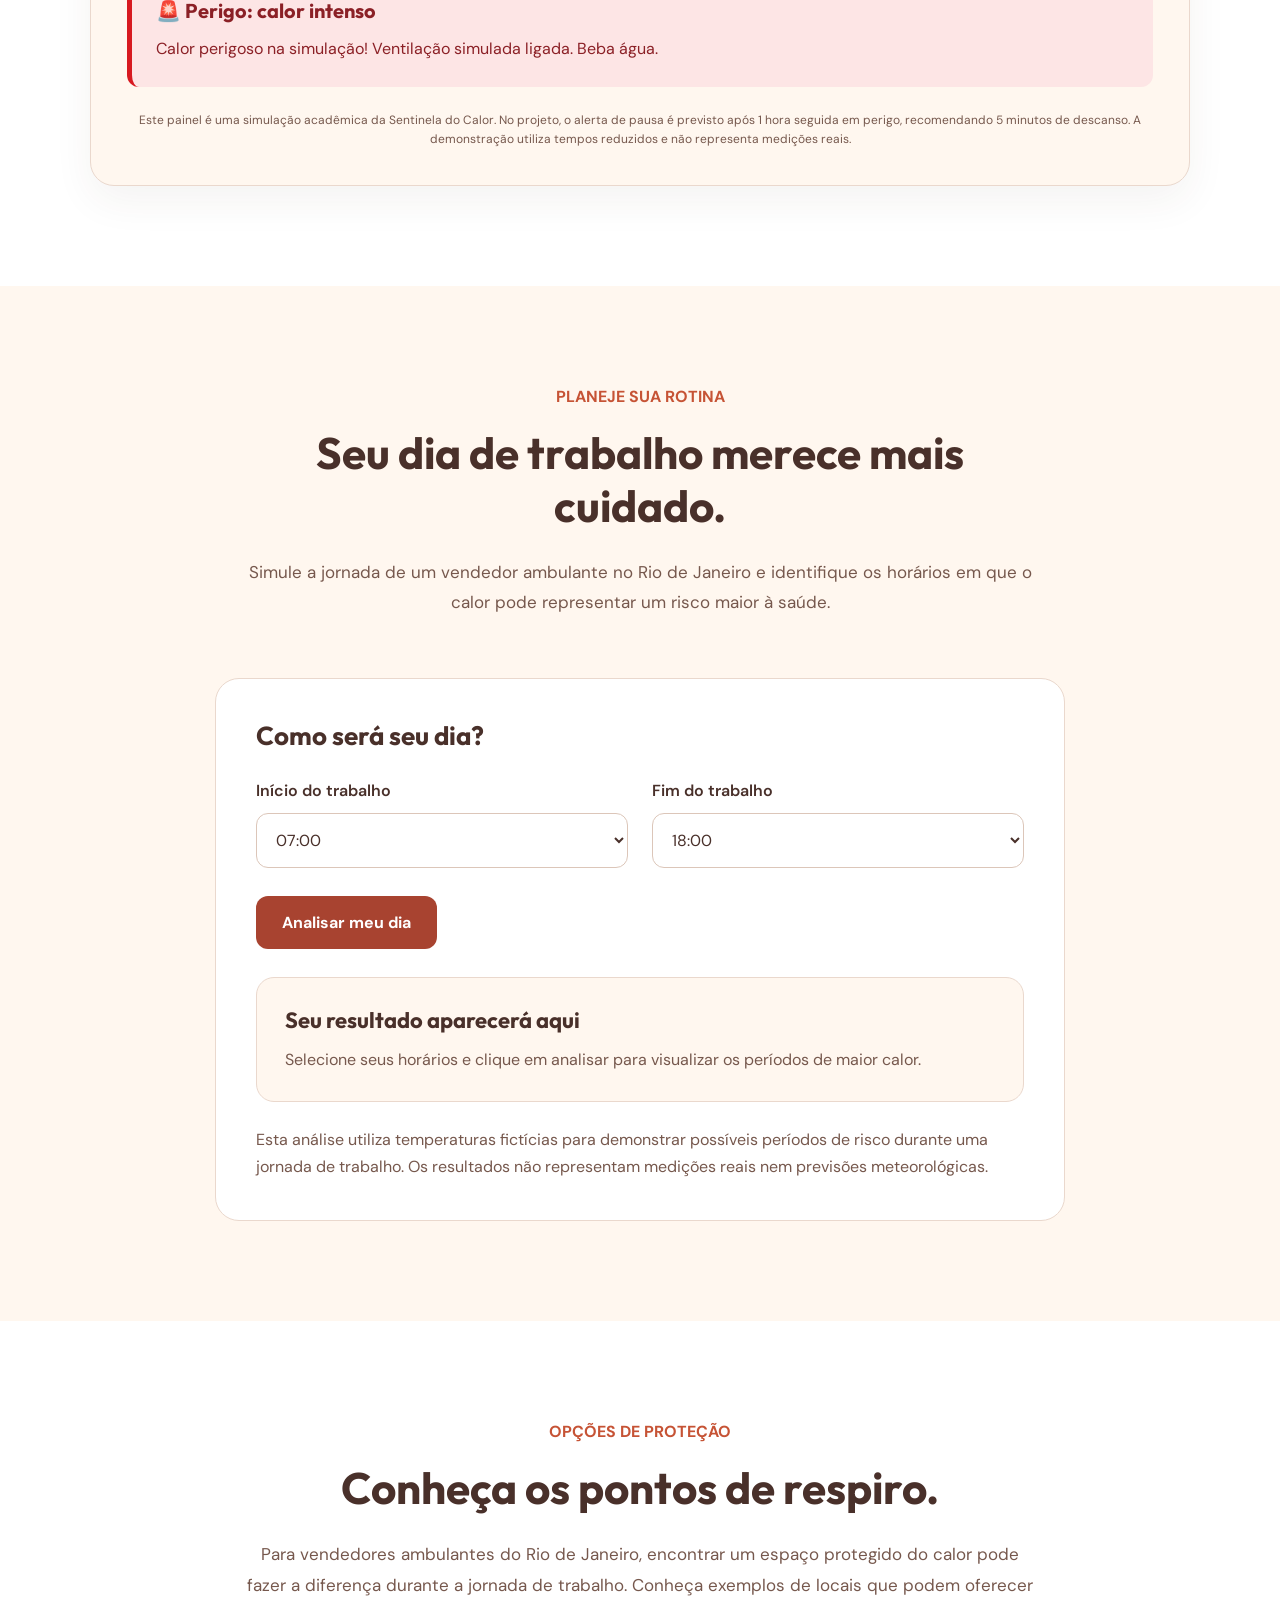
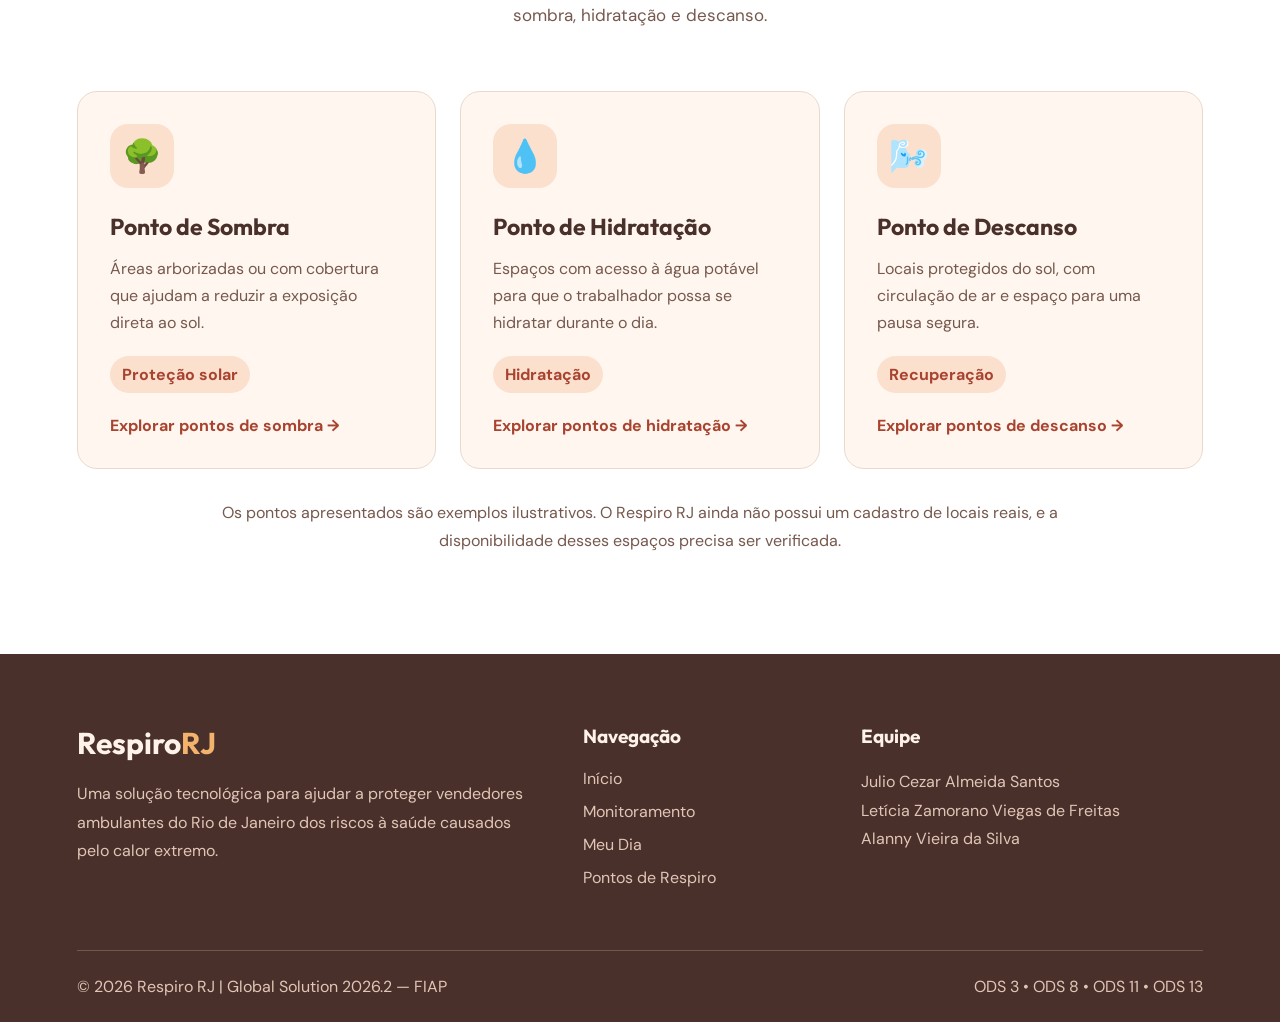
==== commit b27bef89: "update" ====
--- a/site.RESPIRORJ/index.html
+++ b/site.RESPIRORJ/index.html
@@ -18,7 +18,7 @@
             <li><a href="#solucao">Como funciona</a></li>
             <li><a href="#monitoramento">Monitoramento</a></li>
             <li><a href="#meu-dia">Meu Dia</a></li>
-            <li><a href="#pontos">Pontos de Respiração</a></li>
+            <li><a href="#pontos">Pontos de Respiro</a></li>
         </ul>
     </nav>
     <button type="button" id="alternar-tema" aria-label="Alternar tema claro e escuro">🌙</button>
@@ -261,7 +261,7 @@
 <section class="pontos" id="pontos">
     <div class="pontos__introducao">
         <span class="pontos__etiqueta">OPÇÕES DE PROTEÇÃO</span>
-        <h2>Conheça os pontos de respiração.</h2>
+        <h2>Conheça os pontos de respiro.</h2>
         <p>Para vendedores ambulantes do Rio de Janeiro, encontrar um espaço protegido do calor pode fazer a diferença durante a jornada de trabalho. Conheça exemplos de locais que podem oferecer sombra, hidratação e descanso.</p>
     </div>
     <div class="pontos__lista">
@@ -304,7 +304,7 @@
                 <li><a href="#inicio">Início</a></li>
                 <li><a href="#monitoramento">Monitoramento</a></li>
                 <li><a href="#meu-dia">Meu Dia</a></li>
-                <li><a href="#pontos">Pontos de Respiração</a></li>
+                <li><a href="#pontos">Pontos de Respiro</a></li>
             </ul>
         </div>
         <div class="rodape__equipe">
--- a/site.RESPIRORJ/style.css
+++ b/site.RESPIRORJ/style.css
@@ -62,7 +62,7 @@
     list-style: none;
 }
 .menu a {
-    font-size: 14px;
+    font-size: 16px;
     font-weight: 600;
     color: var(--texto);
 }
@@ -97,7 +97,7 @@
     border-radius: 30px;
     background-color: #FBE0CE;
     color: var(--azul);
-    font-size: 13px;
+    font-size: 16px;
     font-weight: 700;
 }
 .hero h1 {
@@ -129,7 +129,7 @@
     padding: 16px 26px;
     border-radius: 12px;
     border: none;
-    font-size: 14px;
+    font-size: 16px;
     font-weight: 700;
     text-align: center;
     transition: 0.2s;
@@ -188,7 +188,7 @@
 .pontos__etiqueta {
     display: inline-block;
     color: var(--verde);
-    font-size: 14px;
+    font-size: 16px;
     font-weight: 700;
     margin-bottom: 20px;
 }
@@ -243,7 +243,7 @@
     margin-bottom: 16px;
 }
 .problema__card p, .solucao__etapa p {
-    font-size: 15px;
+    font-size: 16px;
     line-height: 1.7;
     color: var(--texto-secundario);
 }
@@ -296,18 +296,18 @@
     margin-bottom: 8px;
 }
 .problema__numero-card p {
-    font-size: 14px;
+    font-size: 16px;
     color: var(--texto-secundario);
     margin-bottom: 16px;
 }
 .problema__data {
-    font-size: 13px;
+    font-size: 16px;
     color: var(--texto-secundario);
 }
 .problema__fonte {
     margin-top: 30px;
     text-align: center;
-    font-size: 14px;
+    font-size: 16px;
     line-height: 1.7;
     color: var(--texto-secundario);
 }
@@ -327,7 +327,7 @@
 .solucao__numero {
     display: block;
     color: var(--verde);
-    font-size: 14px;
+    font-size: 16px;
     font-weight: 700;
     margin-bottom: 12px;
 }
@@ -357,7 +357,7 @@
     margin-bottom: 8px;
 }
 .dashboard__cabecalho p {
-    font-size: 14px;
+    font-size: 16px;
     color: var(--texto-secundario);
 }
 .dashboard__status {
@@ -365,7 +365,7 @@
     border-radius: 30px;
     background-color: #FBE0CE;
     color: #A84330;
-    font-size: 13px;
+    font-size: 16px;
     font-weight: 700;
     white-space: nowrap;
 }
@@ -388,7 +388,7 @@
     margin-bottom: 18px;
 }
 .indicador p {
-    font-size: 14px;
+    font-size: 16px;
     color: var(--texto-secundario);
     margin-bottom: 12px;
 }
@@ -417,7 +417,7 @@
     margin-bottom: 12px;
 }
 .dashboard__simulador p {
-    font-size: 14px;
+    font-size: 16px;
     line-height: 1.7;
     color: var(--texto-secundario);
     margin-bottom: 24px;
@@ -432,7 +432,7 @@
     display: flex;
     justify-content: space-between;
     gap: 16px;
-    font-size: 15px;
+    font-size: 16px;
     font-weight: 600;
     margin-bottom: 18px;
 }
@@ -469,7 +469,7 @@
     margin-bottom: 8px;
 }
 .resfriamento__informacoes p {
-    font-size: 14px;
+    font-size: 16px;
     line-height: 1.6;
     color: var(--texto-secundario);
 }
@@ -499,7 +499,7 @@
     margin-bottom: 12px;
 }
 .dashboard__alerta p {
-    font-size: 14px;
+    font-size: 16px;
     line-height: 1.7;
 }
 .dashboard__alerta.normal {
@@ -543,7 +543,7 @@
 }
 .meu-dia__campo label {
     display: block;
-    font-size: 15px;
+    font-size: 16px;
     font-weight: 600;
     margin-bottom: 12px;
 }
@@ -570,13 +570,13 @@
     margin-bottom: 12px;
 }
 .meu-dia__resultado p {
-    font-size: 15px;
+    font-size: 16px;
     line-height: 1.7;
     color: var(--texto-secundario);
 }
 .meu-dia__aviso {
     margin-top: 24px;
-    font-size: 13px;
+    font-size: 16px;
     line-height: 1.7;
     color: var(--texto-secundario);
 }
@@ -617,7 +617,7 @@
     margin-bottom: 14px;
 }
 .pontos__card p {
-    font-size: 15px;
+    font-size: 16px;
     line-height: 1.7;
     color: var(--texto-secundario);
     margin-bottom: 20px;
@@ -629,13 +629,13 @@
     border-radius: 20px;
     background-color: #FBE0CE;
     color: var(--azul);
-    font-size: 13px;
+    font-size: 16px;
     font-weight: 700;
 }
 .pontos__link {
     margin-top: auto;
     color: var(--azul);
-    font-size: 14px;
+    font-size: 16px;
     font-weight: 700;
 }
 .pontos__link:hover {
@@ -645,7 +645,7 @@
     max-width: 900px;
     margin: 30px auto 0;
     text-align: center;
-    font-size: 14px;
+    font-size: 16px;
     line-height: 1.7;
     color: var(--texto-secundario);
 }
@@ -701,13 +701,13 @@
     margin-bottom: 14px;
 }
 .pagina-ponto__card p {
-    font-size: 15px;
+    font-size: 16px;
     line-height: 1.7;
     color: var(--texto-secundario);
 }
 .pagina-ponto__aviso {
     margin-top: 35px;
-    font-size: 14px;
+    font-size: 16px;
     line-height: 1.7;
     color: var(--texto-secundario);
 }
@@ -731,7 +731,7 @@
     color: #F3B36D;
 }
 .rodape__sobre p, .rodape__equipe p {
-    font-size: 14px;
+    font-size: 16px;
     line-height: 1.8;
     color: #E1C6B7;
 }
@@ -747,7 +747,7 @@
 }
 .rodape__navegacao a {
     color: #E1C6B7;
-    font-size: 14px;
+    font-size: 16px;
 }
 .rodape__navegacao a:hover {
     color: #F3B36D;
@@ -762,7 +762,7 @@
     border-top: 1px solid #76584D;
 }
 .rodape__inferior p {
-    font-size: 13px;
+    font-size: 16px;
     color: #E1C6B7;
 }
 body.tema-escuro {
@@ -887,7 +887,7 @@
         gap: 12px 18px;
     }
     .menu a {
-        font-size: 13px;
+        font-size: 16px;
     }
     .hero {
         padding: 48px 5%;
@@ -976,7 +976,7 @@
     display: inline-block;
     margin-bottom: 45px;
     color: var(--azul);
-    font-size: 14px;
+    font-size: 16px;
     font-weight: 700;
 }
 .pagina-ponto__voltar:hover {
@@ -990,7 +990,7 @@
     display: inline-block;
     margin-bottom: 20px;
     color: var(--verde);
-    font-size: 14px;
+    font-size: 16px;
     font-weight: 700;
 }
 .pagina-ponto__introducao h1 {
@@ -1028,7 +1028,7 @@
     margin-bottom: 18px;
 }
 .pagina-ponto__card p {
-    font-size: 15px;
+    font-size: 16px;
     line-height: 1.8;
     color: var(--texto-secundario);
 }
@@ -1038,7 +1038,7 @@
     border-radius: 12px;
     background-color: #FFF0E5;
     color: #76584D;
-    font-size: 13px;
+    font-size: 16px;
     line-height: 1.7;
 }
 body.tema-escuro .pagina-ponto__aviso {
